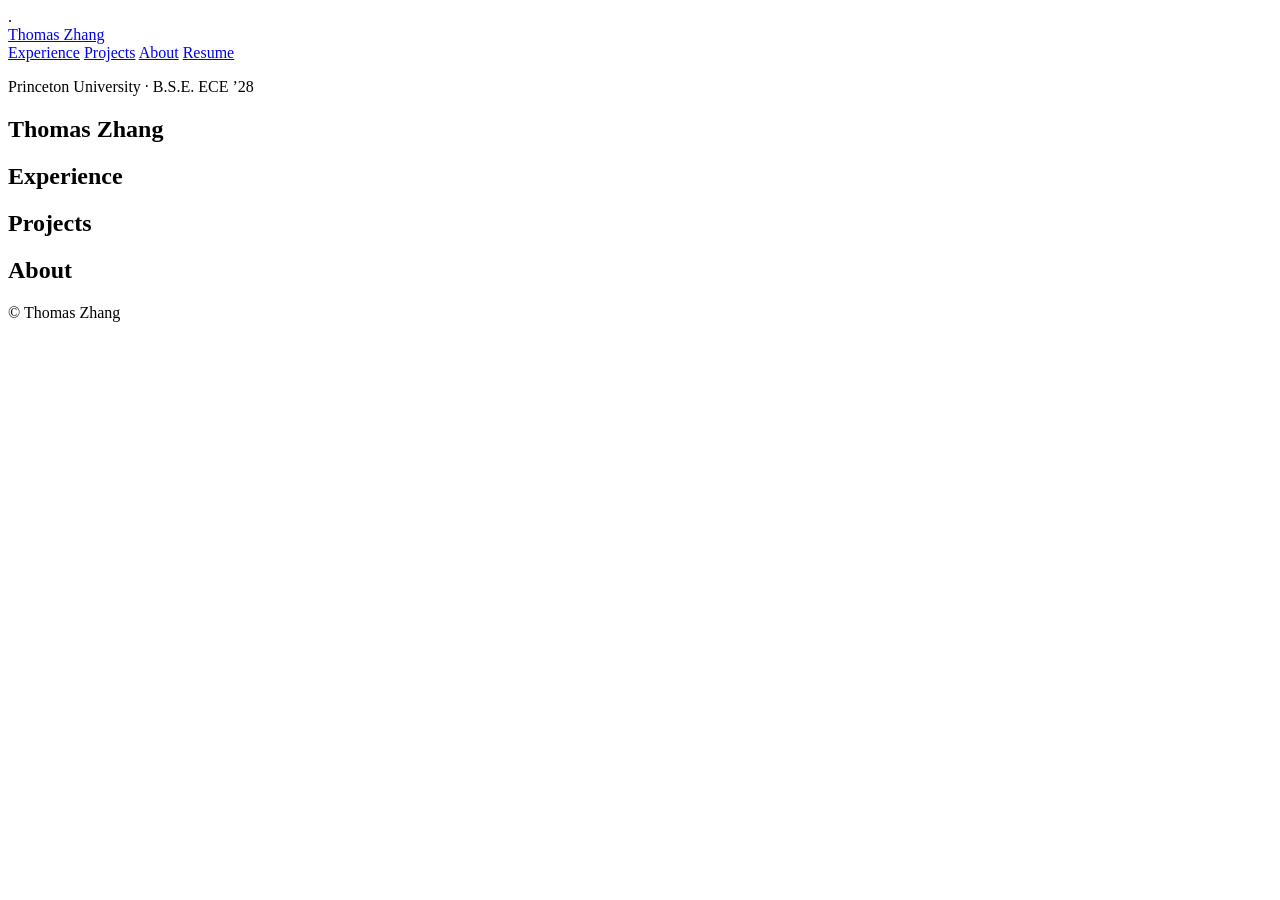
==== index.html @ edbdb610 "Fix DOCTYPE declaration in index.html" ====
.<!DOCTYPE html>
<html lang="en">
  <head>
    <meta charset="utf-8" />
    <meta name="viewport" content="width=device-width, initial-scale=1" />
    <title>Thomas Zhang</title>
    <meta
      name="description"
      content="Thomas Zhang — electrical and computer engineering undergraduate at Princeton University. Computer architecture, hardware design, and the software around them."
    />
    <link rel="stylesheet" href="assets/css/style.css" />
    <link
      rel="icon"
      href="data:image/svg+xml,<svg xmlns='http://www.w3.org/2000/svg' viewBox='0 0 100 100'><text y='.9em' font-size='90' font-family='system-ui'>TZ</text></svg>"
    />
  </head>
  <body>
    <header class="site-header" id="siteHeader">
      <div class="wrap">
        <a class="brand" href="index.html">Thomas Zhang</a>
        <nav class="nav">
          <a href="#experience">Experience</a>
          <a href="#projects">Projects</a>
          <a href="#about" class="hide-sm">About</a>
          <a id="navResume" href="#" target="_blank" rel="noopener">Resume</a>
        </nav>
      </div>
    </header>

    <main>
      <section class="hero">
        <div class="wrap">
          <p class="eyebrow" id="heroEyebrow">Princeton University · B.S.E. ECE ’28</p>
          <h1 id="heroName">Thomas Zhang</h1>
          <p class="lede" id="heroTagline"></p>
          <div class="hero-meta" id="heroMeta"></div>
        </div>
      </section>

      <section class="section" id="experience">
        <div class="wrap">
          <div class="section-head">
            <h2>Experience</h2>
          </div>
          <div class="cards" id="cardsExperience"></div>
        </div>
      </section>

      <section class="section" id="projects">
        <div class="wrap">
          <div class="section-head">
            <h2>Projects</h2>
          </div>
          <div class="cards" id="cardsProjects"></div>
        </div>
      </section>

      <section class="section" id="about">
        <div class="wrap">
          <div class="section-head">
            <h2>About</h2>
          </div>
          <div class="about-grid">
            <aside class="about-side" id="aboutSide"></aside>
            <div class="about-main" id="aboutMain"></div>
          </div>
        </div>
      </section>
    </main>

    <footer class="site-footer">
      <div class="wrap">
        <span id="footerNote">© <span id="year"></span> Thomas Zhang</span>
        <div class="footer-links" id="footerLinks"></div>
      </div>
    </footer>

    <script src="assets/js/data.js"></script>
    <script src="assets/js/common.js"></script>
    <script src="assets/js/main.js"></script>
  </body>
</html>
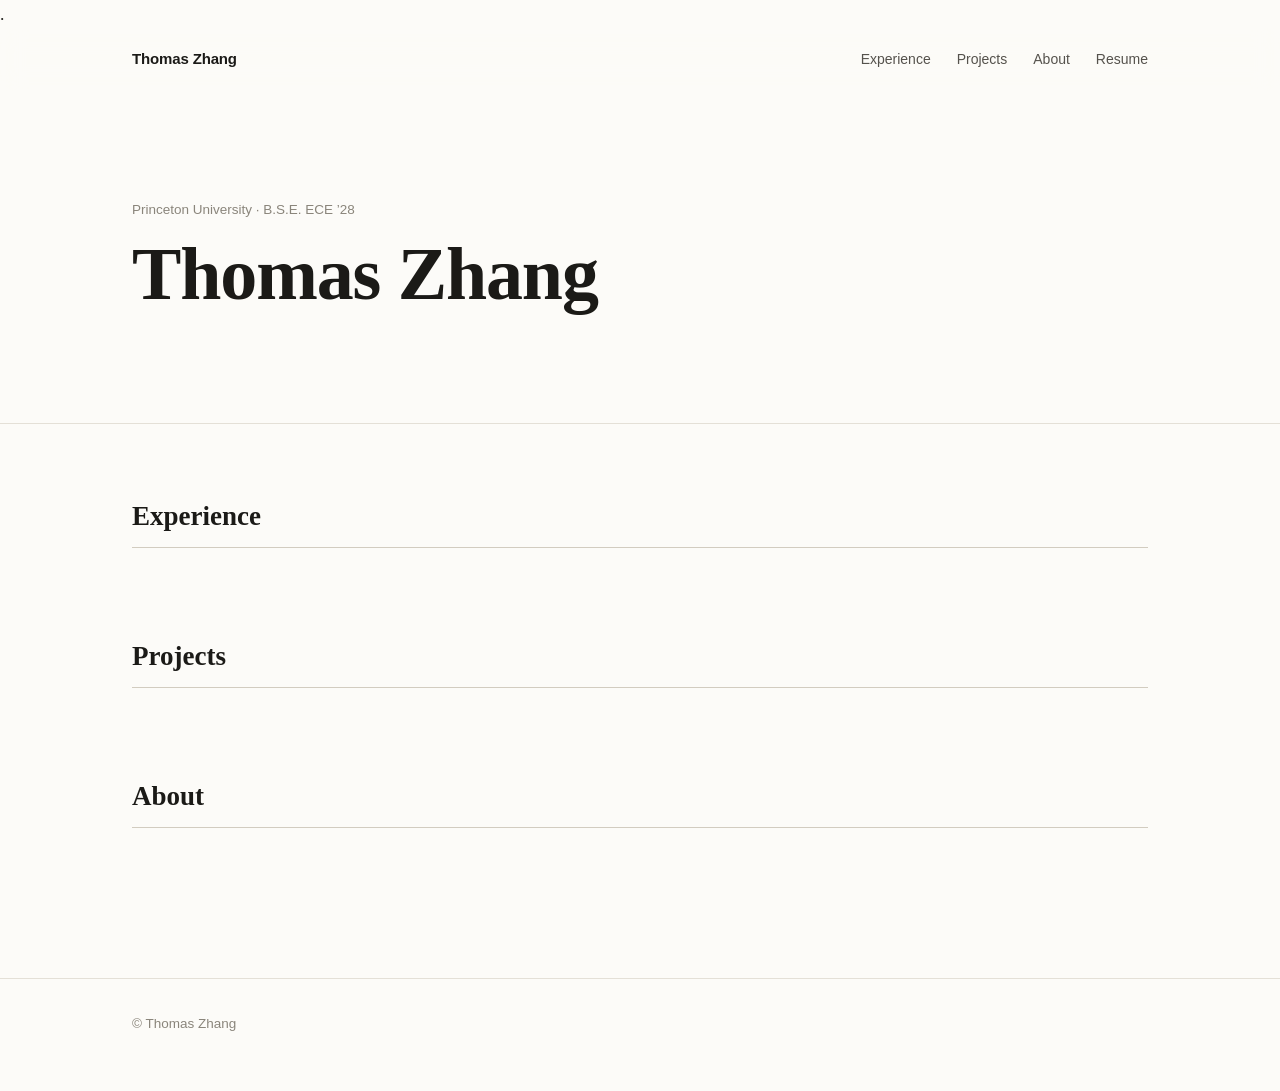
==== commit b3d2df98: "Update stylesheet link in index.html" ====
--- a/index.html
+++ b/index.html
@@ -8,7 +8,7 @@
       name="description"
       content="Thomas Zhang — electrical and computer engineering undergraduate at Princeton University. Computer architecture, hardware design, and the software around them."
     />
-    <link rel="stylesheet" href="assets/css/style.css" />
+    <link rel="stylesheet" href="style.css" />
     <link
       rel="icon"
       href="data:image/svg+xml,<svg xmlns='http://www.w3.org/2000/svg' viewBox='0 0 100 100'><text y='.9em' font-size='90' font-family='system-ui'>TZ</text></svg>"
--- a/style.css
+++ b/style.css
@@ -0,0 +1,992 @@
+/* ============================================================
+   Thomas Zhang — personal site
+   Warm paper white, hairline rules, no gradients.
+
+   Type: a serif for anything you read (prose, titles), the system
+   sans for interface chrome (nav, buttons, tags, dates). The serifs
+   are ones that ship with macOS and Windows, so nothing is fetched.
+   To go back to an all-sans page, set --text to var(--sans).
+   ============================================================ */
+
+:root {
+  --bg: #fcfbf8;
+  --ink: #1b1a17;
+  --ink-soft: #55524c;
+  --ink-faint: #8a857b;
+  --rule: #e4e0d7;
+  --rule-strong: #d2ccc0;
+  --surface: #f4f1ea;
+  --accent: #c25c00;
+
+  --max: 1080px;
+  --pad: 32px;
+
+  --serif: "Iowan Old Style", "Charter", "Palatino Linotype", Palatino,
+    "Book Antiqua", Georgia, serif;
+  --sans: -apple-system, BlinkMacSystemFont, "Segoe UI", "Helvetica Neue",
+    Helvetica, Arial, sans-serif;
+  --mono: ui-monospace, SFMono-Regular, "SF Mono", Menlo, Consolas, monospace;
+  --text: var(--serif);
+
+  --ease: cubic-bezier(0.22, 0.61, 0.36, 1);
+}
+
+* {
+  box-sizing: border-box;
+}
+
+html {
+  scroll-behavior: smooth;
+  -webkit-text-size-adjust: 100%;
+}
+
+/* No -webkit-font-smoothing here on purpose: forcing greyscale
+   antialiasing is what gives a page that thin, uniform, screenshot-y
+   look. The OS default renders closer to print. */
+body {
+  margin: 0;
+  background: var(--bg);
+  color: var(--ink);
+  font-family: var(--text);
+  font-size: 17.5px;
+  line-height: 1.62;
+  text-rendering: optimizeLegibility;
+}
+
+img {
+  max-width: 100%;
+  display: block;
+}
+
+a {
+  color: inherit;
+  text-decoration: none;
+}
+
+h1,
+h2,
+h3,
+h4 {
+  margin: 0;
+  font-family: var(--text);
+  font-weight: 600;
+  line-height: 1.22;
+  text-wrap: balance;
+}
+
+p {
+  margin: 0 0 1em;
+  text-wrap: pretty;
+}
+
+::selection {
+  background: #2b2822;
+  color: var(--bg);
+}
+
+/* Interface chrome — anything you click rather than read — stays in the
+   system sans, which is what those controls look like everywhere else. */
+.nav,
+.brand,
+.pill,
+.tag,
+.btn,
+.more,
+.back,
+.card .date,
+.entry-meta,
+.doc-meta,
+.doc-actions,
+.site-footer .wrap,
+.eyebrow,
+.label,
+.side-block h4,
+.entry-section > h3,
+.entry-nav .np span {
+  font-family: var(--sans);
+}
+
+.wrap {
+  max-width: var(--max);
+  margin: 0 auto;
+  padding: 0 var(--pad);
+}
+
+.eyebrow {
+  font-size: 13.5px;
+  color: var(--ink-faint);
+}
+
+/* ----------------------------- header ----------------------------- */
+
+.site-header {
+  position: sticky;
+  top: 0;
+  z-index: 50;
+  background: rgba(252, 251, 248, 0.9);
+  backdrop-filter: saturate(180%) blur(12px);
+  -webkit-backdrop-filter: saturate(180%) blur(12px);
+  border-bottom: 1px solid transparent;
+  transition: border-color 0.25s var(--ease);
+}
+
+.site-header.is-stuck {
+  border-bottom-color: var(--rule);
+}
+
+.site-header .wrap {
+  display: flex;
+  align-items: center;
+  justify-content: space-between;
+  gap: 24px;
+  height: 62px;
+}
+
+.brand {
+  font-weight: 600;
+  font-size: 15px;
+  letter-spacing: -0.01em;
+  white-space: nowrap;
+}
+
+.nav {
+  display: flex;
+  align-items: center;
+  gap: 26px;
+  font-size: 14px;
+  color: var(--ink-soft);
+}
+
+.nav a {
+  position: relative;
+  padding: 2px 0;
+  transition: color 0.18s var(--ease);
+}
+
+.nav a::after {
+  content: "";
+  position: absolute;
+  left: 0;
+  right: 0;
+  bottom: -2px;
+  height: 1px;
+  background: var(--ink);
+  transform: scaleX(0);
+  transform-origin: left;
+  transition: transform 0.28s var(--ease);
+}
+
+.nav a:hover {
+  color: var(--ink);
+}
+
+.nav a:hover::after {
+  transform: scaleX(1);
+}
+
+@media (max-width: 640px) {
+  .nav a.hide-sm {
+    display: none;
+  }
+  .nav {
+    gap: 18px;
+  }
+}
+
+/* ------------------------------ hero ------------------------------ */
+
+.hero {
+  padding: 108px 0 76px;
+  border-bottom: 1px solid var(--rule);
+}
+
+.hero h1 {
+  font-size: clamp(42px, 7.4vw, 74px);
+  letter-spacing: -0.015em;
+  line-height: 1.06;
+  margin-bottom: 26px;
+}
+
+.hero .lede {
+  max-width: 62ch;
+  font-size: clamp(17px, 2.1vw, 20px);
+  color: var(--ink-soft);
+  line-height: 1.55;
+  margin-bottom: 34px;
+}
+
+.hero-meta {
+  display: flex;
+  flex-wrap: wrap;
+  align-items: center;
+  gap: 10px 14px;
+  font-size: 14px;
+}
+
+.pill {
+  display: inline-flex;
+  align-items: center;
+  gap: 7px;
+  padding: 7px 15px;
+  border: 1px solid var(--rule-strong);
+  border-radius: 999px;
+  color: var(--ink-soft);
+  transition: border-color 0.2s var(--ease), color 0.2s var(--ease),
+    transform 0.2s var(--ease);
+}
+
+a.pill:hover {
+  color: var(--ink);
+  border-color: var(--ink);
+  transform: translateY(-1px);
+}
+
+.pill .arrow {
+  font-size: 12px;
+  color: var(--ink-faint);
+}
+
+a.pill:hover .arrow {
+  color: var(--accent);
+}
+
+/* --------------------------- section head -------------------------- */
+
+.section {
+  padding: 76px 0 8px;
+}
+
+.section-head {
+  display: flex;
+  align-items: baseline;
+  justify-content: space-between;
+  gap: 20px;
+  padding-bottom: 14px;
+  margin-bottom: 8px;
+  border-bottom: 1px solid var(--rule-strong);
+}
+
+.section-head h2 {
+  font-size: 27px;
+  font-weight: 600;
+}
+
+/* ------------------------------ cards ------------------------------ */
+
+.cards {
+  display: flex;
+  flex-direction: column;
+}
+
+.card {
+  display: grid;
+  grid-template-columns: 320px 1fr;
+  gap: 36px;
+  align-items: start;
+  padding: 34px 0;
+  border-bottom: 1px solid var(--rule);
+  transition: opacity 0.6s var(--ease), transform 0.6s var(--ease);
+}
+
+.card .thumb {
+  position: relative;
+  aspect-ratio: 16 / 10;
+  overflow: hidden;
+  border: 1px solid var(--rule);
+  border-radius: 3px;
+  background: var(--surface);
+}
+
+.card .thumb img {
+  width: 100%;
+  height: 100%;
+  object-fit: cover;
+  transition: transform 0.7s var(--ease);
+}
+
+.card:hover .thumb img {
+  transform: scale(1.035);
+}
+
+/* placeholder shown when no image has been added yet */
+.thumb.is-empty {
+  display: flex;
+  align-items: center;
+  justify-content: center;
+  border-style: dashed;
+  border-color: var(--rule-strong);
+}
+
+.thumb.is-empty::after {
+  content: attr(data-initials);
+  font-size: 15px;
+  letter-spacing: 0.06em;
+  color: var(--ink-faint);
+}
+
+.card-body {
+  padding-top: 2px;
+}
+
+.card-top {
+  display: flex;
+  flex-wrap: wrap;
+  align-items: baseline;
+  justify-content: space-between;
+  gap: 6px 18px;
+  margin-bottom: 10px;
+}
+
+.card h3 {
+  font-size: 23px;
+  letter-spacing: -0.005em;
+}
+
+.card .date {
+  font-size: 13px;
+  color: var(--ink-faint);
+  white-space: nowrap;
+}
+
+.card .org {
+  font-size: 15px;
+  color: var(--ink-soft);
+  margin-bottom: 12px;
+}
+
+.card .org .role {
+  color: var(--ink);
+}
+
+.card .blurb {
+  color: var(--ink-soft);
+  font-size: 16.5px;
+  max-width: 60ch;
+  margin-bottom: 16px;
+}
+
+.tags {
+  display: flex;
+  flex-wrap: wrap;
+  gap: 7px;
+  margin-bottom: 16px;
+}
+
+.tag {
+  font-size: 12.5px;
+  color: var(--ink-soft);
+  background: var(--surface);
+  border: 1px solid var(--rule);
+  border-radius: 3px;
+  padding: 3px 9px;
+}
+
+.more {
+  display: inline-flex;
+  align-items: center;
+  gap: 8px;
+  font-size: 14px;
+  font-weight: 500;
+  color: var(--ink);
+}
+
+.more::after {
+  content: "→";
+  transition: transform 0.28s var(--ease);
+  color: var(--accent);
+}
+
+.card:hover .more::after {
+  transform: translateX(5px);
+}
+
+.card-foot {
+  display: flex;
+  align-items: center;
+  justify-content: space-between;
+  gap: 18px;
+}
+
+@media (max-width: 820px) {
+  .card {
+    grid-template-columns: 1fr;
+    gap: 20px;
+    padding: 30px 0;
+  }
+  .card .thumb {
+    max-width: 420px;
+  }
+}
+
+/* --------------------------- reveal on scroll --------------------- */
+
+.reveal {
+  opacity: 0;
+  transform: translateY(18px);
+}
+
+.reveal.in {
+  opacity: 1;
+  transform: none;
+}
+
+@media (prefers-reduced-motion: reduce) {
+  html {
+    scroll-behavior: auto;
+  }
+  .reveal {
+    opacity: 1;
+    transform: none;
+  }
+  * {
+    transition-duration: 0.01ms !important;
+  }
+}
+
+/* ------------------------------ about ------------------------------ */
+
+.about-grid {
+  display: grid;
+  grid-template-columns: 320px 1fr;
+  gap: 36px;
+  padding: 34px 0 10px;
+}
+
+.about-grid p {
+  color: var(--ink-soft);
+  max-width: 68ch;
+}
+
+.about-side .label {
+  font-size: 13px;
+  color: var(--ink-faint);
+  margin-bottom: 6px;
+}
+
+.about-side .val {
+  font-size: 15px;
+  margin-bottom: 22px;
+}
+
+.skill-block {
+  padding: 18px 0;
+  border-top: 1px solid var(--rule);
+}
+
+.skill-block h4 {
+  font-size: 14px;
+  margin-bottom: 6px;
+}
+
+.skill-block p {
+  color: var(--ink-soft);
+  font-size: 16px;
+  margin: 0;
+}
+
+@media (max-width: 820px) {
+  .about-grid {
+    grid-template-columns: 1fr;
+    gap: 24px;
+  }
+}
+
+/* ------------------------------ footer ----------------------------- */
+
+.site-footer {
+  margin-top: 90px;
+  border-top: 1px solid var(--rule);
+  padding: 34px 0 56px;
+}
+
+.site-footer .wrap {
+  display: flex;
+  flex-wrap: wrap;
+  gap: 14px 26px;
+  justify-content: space-between;
+  align-items: center;
+  font-size: 13.5px;
+  color: var(--ink-faint);
+}
+
+.site-footer a {
+  color: var(--ink-soft);
+  transition: color 0.18s var(--ease);
+}
+
+.site-footer a:hover {
+  color: var(--ink);
+}
+
+.footer-links {
+  display: flex;
+  gap: 22px;
+}
+
+/* --------------------------- entry (detail) ------------------------ */
+
+.entry-head {
+  padding: 68px 0 40px;
+}
+
+.back {
+  display: inline-flex;
+  align-items: center;
+  gap: 8px;
+  font-size: 14px;
+  color: var(--ink-soft);
+  margin-bottom: 44px;
+  transition: color 0.18s var(--ease);
+}
+
+.back::before {
+  content: "←";
+  transition: transform 0.28s var(--ease);
+}
+
+.back:hover {
+  color: var(--ink);
+}
+
+.back:hover::before {
+  transform: translateX(-4px);
+}
+
+.entry-head h1 {
+  font-size: clamp(31px, 4.8vw, 48px);
+  letter-spacing: -0.012em;
+  line-height: 1.12;
+  margin: 12px 0 18px;
+  /* Wide enough that a hyphenated name like RISC-V doesn't get split
+     across lines at its own hyphen. */
+  max-width: 28ch;
+}
+
+.entry-meta {
+  display: flex;
+  flex-wrap: wrap;
+  align-items: center;
+  gap: 8px 14px;
+  font-size: 15px;
+  color: var(--ink-soft);
+  padding-bottom: 30px;
+  border-bottom: 1px solid var(--rule-strong);
+}
+
+.entry-meta .sep {
+  color: var(--rule-strong);
+}
+
+.entry-meta .when {
+  font-size: 14px;
+  color: var(--ink-faint);
+}
+
+.entry-hero {
+  margin: 40px 0 8px;
+  padding: 0;
+  border: 1px solid var(--rule);
+  border-radius: 3px;
+  overflow: hidden;
+}
+
+.entry-hero img {
+  width: 100%;
+  max-height: 560px;
+  object-fit: cover;
+}
+
+/* Diagrams lose their meaning when the edges are cropped off, so an entry
+   can ask for the whole image: no height cap, natural aspect ratio. */
+.entry-hero.is-contain {
+  background: var(--surface);
+}
+
+.entry-hero.is-contain img {
+  max-height: none;
+  object-fit: contain;
+}
+
+/* The card frame stays 16:10 for a consistent feed; the image letterboxes
+   inside it rather than being cut down to fit. */
+.card .thumb.is-contain img {
+  object-fit: contain;
+}
+
+.entry-body {
+  display: grid;
+  grid-template-columns: 1fr 260px;
+  gap: 56px;
+  padding: 46px 0 20px;
+  align-items: start;
+}
+
+.entry-lede p {
+  font-size: 19.5px;
+  line-height: 1.58;
+  color: var(--ink);
+  max-width: 68ch;
+}
+
+.entry-section {
+  padding-top: 34px;
+  margin-top: 34px;
+  border-top: 1px solid var(--rule);
+}
+
+.entry-section h3 {
+  font-size: 14px;
+  font-weight: 600;
+  color: var(--ink-faint);
+  margin-bottom: 16px;
+}
+
+.entry-section ul {
+  margin: 0;
+  padding: 0;
+  list-style: none;
+  max-width: 68ch;
+}
+
+.entry-section li {
+  position: relative;
+  padding-left: 22px;
+  margin-bottom: 13px;
+  color: var(--ink-soft);
+}
+
+.entry-section li::before {
+  content: "";
+  position: absolute;
+  left: 0;
+  top: 0.72em;
+  width: 9px;
+  height: 1px;
+  background: var(--accent);
+}
+
+.entry-side .side-block {
+  padding-bottom: 22px;
+  margin-bottom: 22px;
+  border-bottom: 1px solid var(--rule);
+}
+
+.entry-side .side-block:last-child {
+  border-bottom: 0;
+}
+
+.entry-side h4 {
+  font-size: 13px;
+  font-weight: 600;
+  color: var(--ink-faint);
+  margin-bottom: 12px;
+}
+
+.entry-side a.side-link {
+  display: block;
+  font-size: 15.5px;
+  color: var(--ink);
+  word-break: break-word;
+  margin-bottom: 8px;
+  border-bottom: 1px solid var(--rule-strong);
+  padding-bottom: 8px;
+  transition: border-color 0.2s var(--ease);
+}
+
+.entry-side a.side-link:hover {
+  border-color: var(--accent);
+}
+
+/* ------------------------- paper / report card --------------------- */
+
+/* Header card and inline viewer read as a single bordered object. */
+.doc-wrap {
+  border: 1px solid var(--rule);
+  border-radius: 4px;
+  overflow: hidden;
+}
+
+.doc-card {
+  display: flex;
+  gap: 28px;
+  align-items: flex-start;
+  padding: 26px;
+}
+
+.doc-info {
+  flex: 1;
+  min-width: 0;
+}
+
+/* The live viewer below already shows page one, so the cover only earns
+   its place on small screens, where the viewer is hidden. */
+.doc-cover {
+  display: none;
+  flex: none;
+  width: 172px;
+  border: 1px solid var(--rule);
+  border-radius: 2px;
+  overflow: hidden;
+  transition: border-color 0.25s var(--ease), transform 0.3s var(--ease);
+}
+
+.doc-cover:hover {
+  border-color: var(--rule-strong);
+  transform: translateY(-2px);
+}
+
+.doc-cover img {
+  width: 100%;
+  display: block;
+}
+
+.doc-meta {
+  display: flex;
+  flex-wrap: wrap;
+  align-items: center;
+  gap: 7px;
+  font-size: 13px;
+  color: var(--ink-faint);
+  margin-bottom: 11px;
+}
+
+.doc-meta .sep {
+  color: var(--rule-strong);
+}
+
+.doc-title {
+  font-size: 20px;
+  line-height: 1.3;
+  letter-spacing: -0.005em;
+  margin-bottom: 10px;
+}
+
+.doc-title a {
+  background-image: linear-gradient(var(--ink), var(--ink));
+  background-repeat: no-repeat;
+  background-size: 0% 1px;
+  background-position: 0 100%;
+  transition: background-size 0.35s var(--ease);
+}
+
+.doc-title a:hover {
+  background-size: 100% 1px;
+}
+
+.doc-authors {
+  font-size: 15.5px;
+  color: var(--ink);
+  margin-bottom: 2px;
+}
+
+.doc-venue {
+  font-size: 14.5px;
+  color: var(--ink-faint);
+  margin-bottom: 14px;
+}
+
+.doc-summary {
+  font-size: 15.5px;
+  line-height: 1.6;
+  color: var(--ink-soft);
+  margin-bottom: 20px;
+}
+
+.doc-actions {
+  display: flex;
+  flex-wrap: wrap;
+  gap: 10px;
+}
+
+.btn {
+  display: inline-flex;
+  align-items: center;
+  gap: 8px;
+  padding: 9px 17px;
+  border-radius: 999px;
+  border: 1px solid var(--ink);
+  background: var(--ink);
+  color: #fff;
+  font-family: inherit;
+  font-size: 13.5px;
+  line-height: 1.2;
+  cursor: pointer;
+  transition: transform 0.2s var(--ease), border-color 0.2s var(--ease),
+    background-color 0.2s var(--ease), color 0.2s var(--ease);
+}
+
+.btn:hover {
+  transform: translateY(-1px);
+}
+
+.btn .arrow {
+  font-size: 12px;
+  color: rgba(255, 255, 255, 0.72);
+}
+
+.btn-ghost {
+  background: transparent;
+  color: var(--ink);
+  border-color: var(--rule-strong);
+}
+
+.btn-ghost:hover {
+  border-color: var(--ink);
+}
+
+.doc-preview {
+  border-top: 1px solid var(--rule);
+  background: var(--surface);
+}
+
+.doc-preview iframe {
+  display: block;
+  width: 100%;
+  height: clamp(560px, 82vh, 900px);
+  border: 0;
+}
+
+@media (max-width: 700px) {
+  .doc-card {
+    flex-direction: column;
+    gap: 20px;
+    padding: 22px;
+  }
+  /* Embedded PDF viewers are unreliable on phones: show the cover and
+     let the buttons hand the file to the OS viewer instead. */
+  .doc-cover {
+    display: block;
+  }
+  .doc-preview {
+    display: none;
+  }
+}
+
+/* Stacked figures: image, caption, then room for prose before the next one. */
+.entry-figures .fig-block + .fig-block {
+  margin-top: 52px;
+}
+
+.entry-figures .fig {
+  margin: 4px 0 0;
+}
+
+/* Sized by height so portraits and wide diagrams sit at a similar weight
+   on the page; the border hugs the image rather than the column. */
+.entry-figures .fig img {
+  max-width: 100%;
+  max-height: 520px;
+  width: auto;
+  border: 1px solid var(--rule);
+  border-radius: 3px;
+}
+
+/* Video gets the full column — a screen recording is unreadable when it is
+   scaled down to match the height cap that suits stills. */
+.entry-figures .fig video {
+  display: block;
+  width: 100%;
+  height: auto;
+  border: 1px solid var(--rule);
+  border-radius: 3px;
+  background: var(--surface);
+}
+
+.entry-figures .fig figcaption {
+  font-size: 14px;
+  line-height: 1.5;
+  color: var(--ink-faint);
+  margin-top: 10px;
+  max-width: 62ch;
+}
+
+/* `tall: true` raises the height cap for a page-shaped diagram, which is
+   unreadable when it is squeezed into the height that suits a photo. */
+.entry-figures .fig.is-tall img {
+  max-height: 880px;
+}
+
+/* `wide: true` lets a dense diagram or screen recording spill across the
+   sidebar gutter (260px column + 56px gap) instead of squeezing into the
+   text measure. Collapses back to the column once the layout stacks. */
+@media (min-width: 901px) {
+  .entry-figures .fig.is-wide {
+    width: calc(100% + 316px);
+    max-width: none;
+  }
+  .entry-figures .fig.is-wide img {
+    max-height: none;
+  }
+}
+
+.entry-figures .fig-text {
+  margin-top: 20px;
+}
+
+.entry-figures .fig-text p {
+  color: var(--ink-soft);
+  max-width: 68ch;
+}
+
+.entry-figures .fig-text p + p {
+  margin-top: 13px;
+}
+
+.gallery {
+  display: grid;
+  grid-template-columns: repeat(auto-fit, minmax(280px, 1fr));
+  gap: 20px;
+  padding: 20px 0 10px;
+}
+
+.gallery figure {
+  margin: 0;
+}
+
+.gallery img {
+  width: 100%;
+  border: 1px solid var(--rule);
+  border-radius: 3px;
+}
+
+.gallery figcaption {
+  font-size: 14px;
+  color: var(--ink-faint);
+  margin-top: 8px;
+}
+
+.entry-nav {
+  display: flex;
+  justify-content: space-between;
+  gap: 20px;
+  padding: 34px 0 0;
+  border-top: 1px solid var(--rule);
+  font-size: 15px;
+}
+
+.entry-nav .np {
+  color: var(--ink-soft);
+  max-width: 46%;
+  transition: color 0.18s var(--ease);
+}
+
+.entry-nav .np:hover {
+  color: var(--ink);
+}
+
+.entry-nav .np span {
+  display: block;
+  font-size: 13px;
+  color: var(--ink-faint);
+  margin-bottom: 4px;
+}
+
+@media (max-width: 900px) {
+  .entry-body {
+    grid-template-columns: 1fr;
+    gap: 34px;
+  }
+  .entry-side {
+    order: 2;
+  }
+}
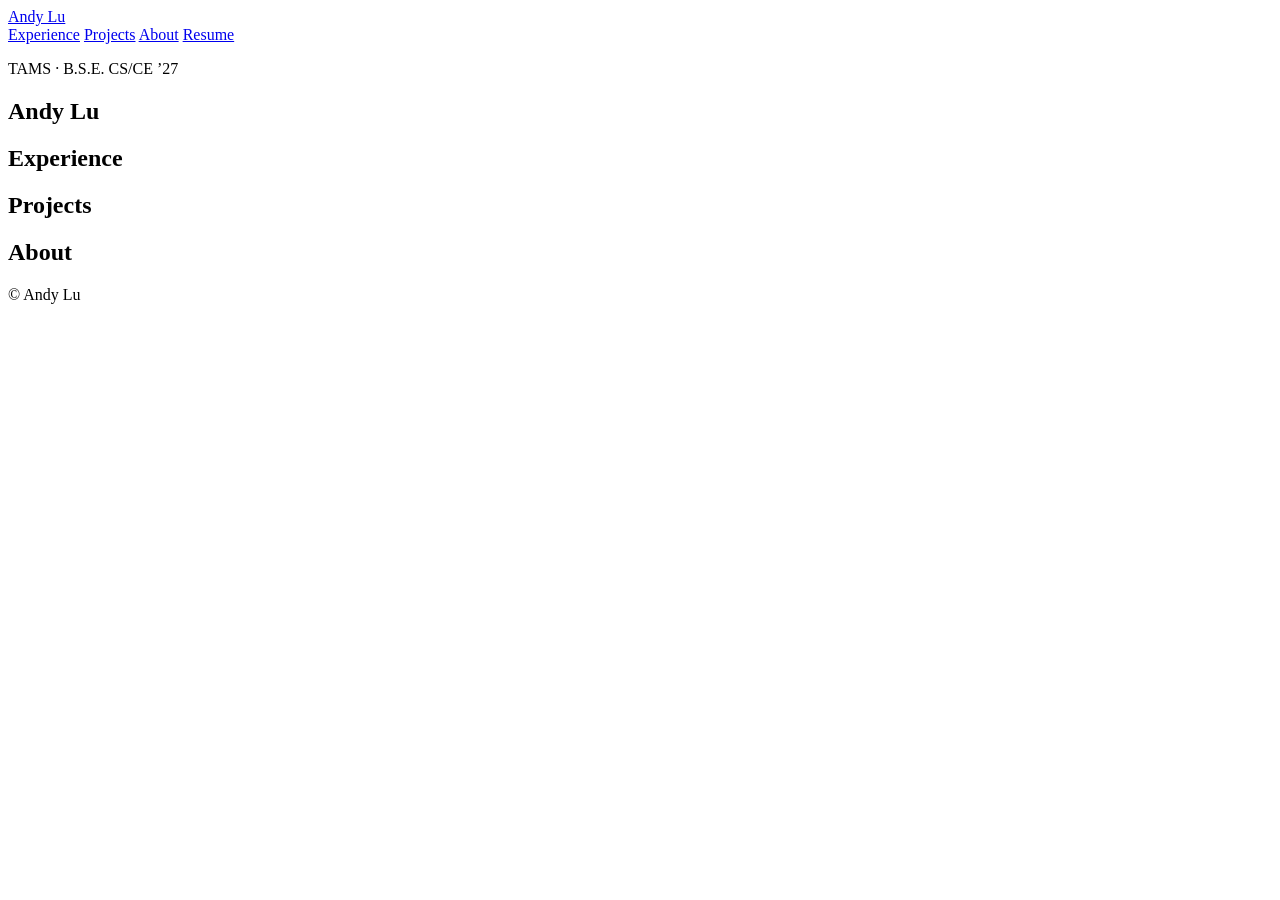
==== commit 375a2915: "Add files via upload" ====
--- a/index.html
+++ b/index.html
@@ -1,23 +1,23 @@
-.<!DOCTYPE html>
+<!DOCTYPE html>
 <html lang="en">
   <head>
     <meta charset="utf-8" />
     <meta name="viewport" content="width=device-width, initial-scale=1" />
-    <title>Thomas Zhang</title>
+    <title>Andy Lu</title>
     <meta
       name="description"
-      content="Thomas Zhang — electrical and computer engineering undergraduate at Princeton University. Computer architecture, hardware design, and the software around them."
+      content="Andy Lu — electrical and computer engineering undergraduate at TAMS. Computer architecture, hardware design, and the software around them."
     />
-    <link rel="stylesheet" href="style.css" />
+    <link rel="stylesheet" href="assets/css/style.css" />
     <link
       rel="icon"
-      href="data:image/svg+xml,<svg xmlns='http://www.w3.org/2000/svg' viewBox='0 0 100 100'><text y='.9em' font-size='90' font-family='system-ui'>TZ</text></svg>"
+      href="data:image/svg+xml,<svg xmlns='http://www.w3.org/2000/svg' viewBox='0 0 100 100'><text y='.9em' font-size='90' font-family='system-ui'>AL</text></svg>"
     />
   </head>
   <body>
     <header class="site-header" id="siteHeader">
       <div class="wrap">
-        <a class="brand" href="index.html">Thomas Zhang</a>
+        <a class="brand" href="index.html">Andy Lu</a>
         <nav class="nav">
           <a href="#experience">Experience</a>
           <a href="#projects">Projects</a>
@@ -30,8 +30,8 @@
     <main>
       <section class="hero">
         <div class="wrap">
-          <p class="eyebrow" id="heroEyebrow">Princeton University · B.S.E. ECE ’28</p>
-          <h1 id="heroName">Thomas Zhang</h1>
+          <p class="eyebrow" id="heroEyebrow">TAMS · B.S.E. CS/CE ’27</p>
+          <h1 id="heroName">Andy Lu</h1>
           <p class="lede" id="heroTagline"></p>
           <div class="hero-meta" id="heroMeta"></div>
         </div>
@@ -70,7 +70,7 @@
 
     <footer class="site-footer">
       <div class="wrap">
-        <span id="footerNote">© <span id="year"></span> Thomas Zhang</span>
+        <span id="footerNote">© <span id="year"></span>Andy Lu</span>
         <div class="footer-links" id="footerLinks"></div>
       </div>
     </footer>
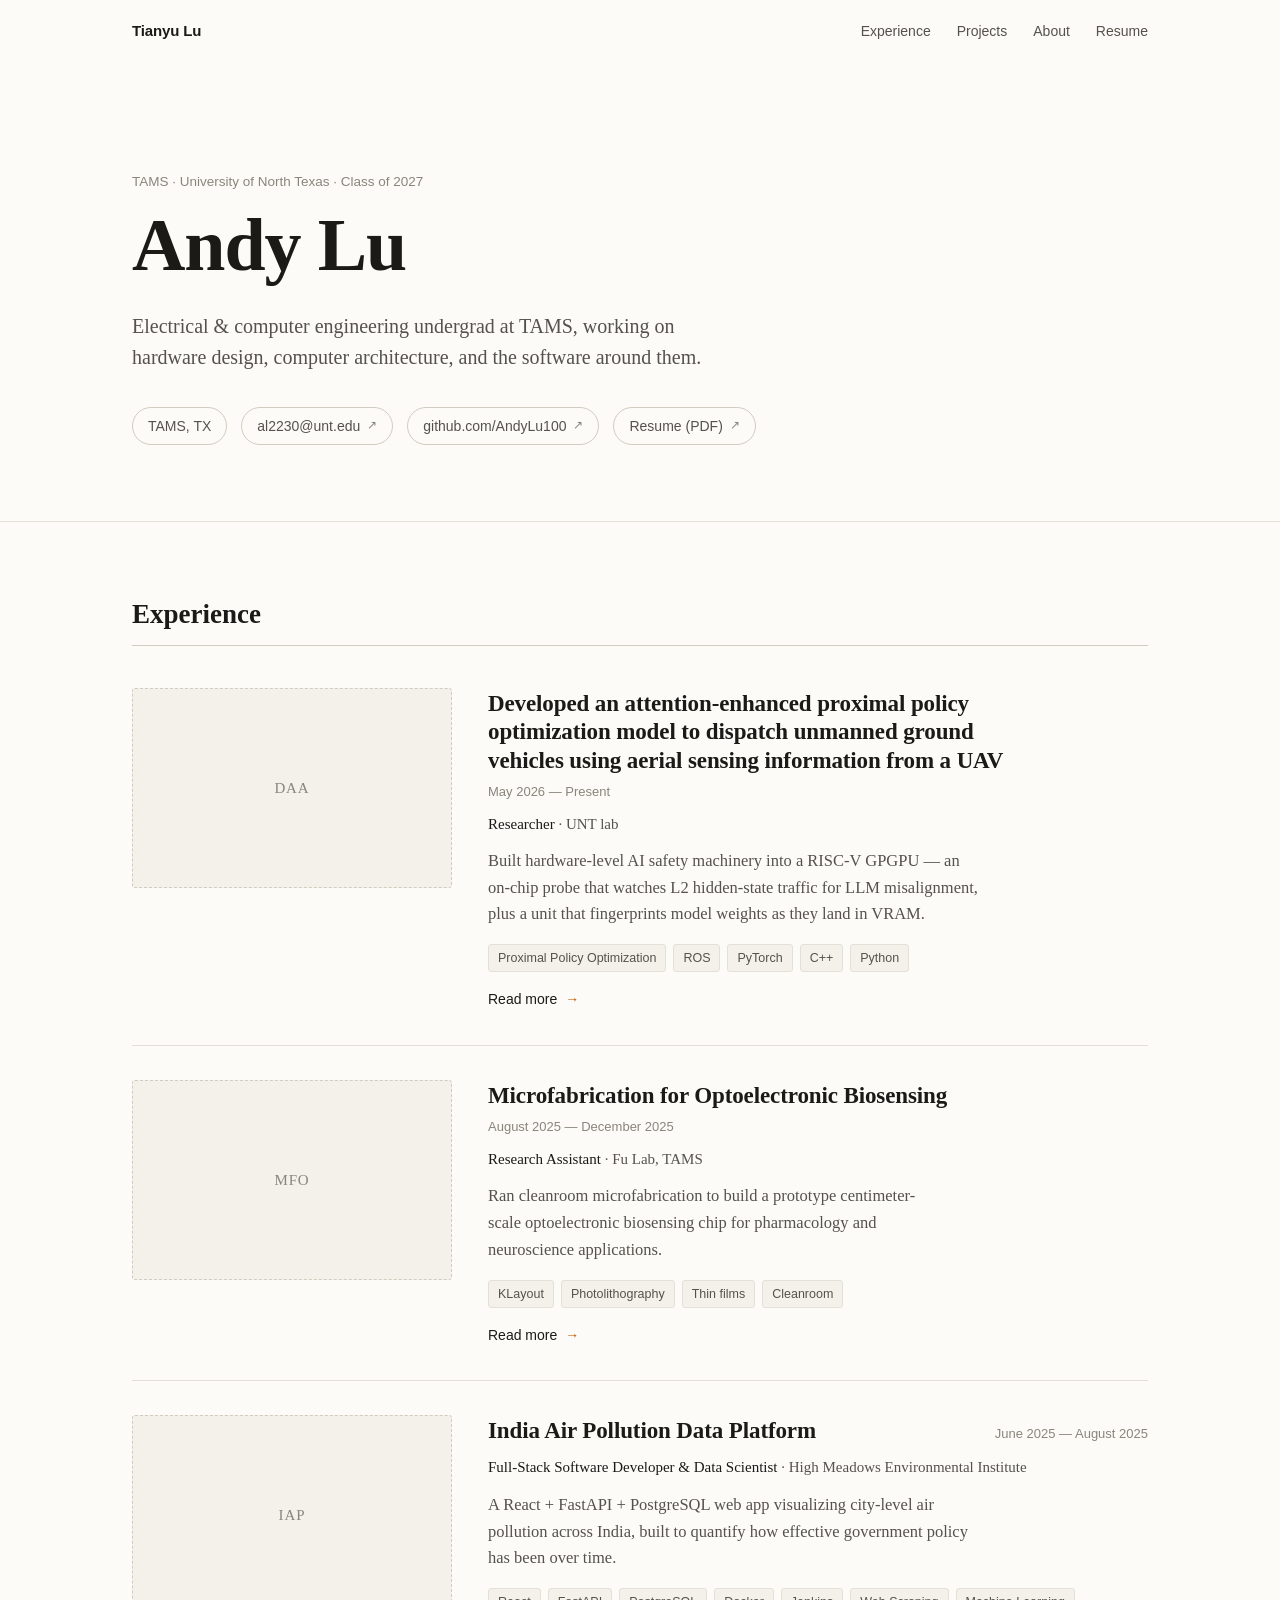
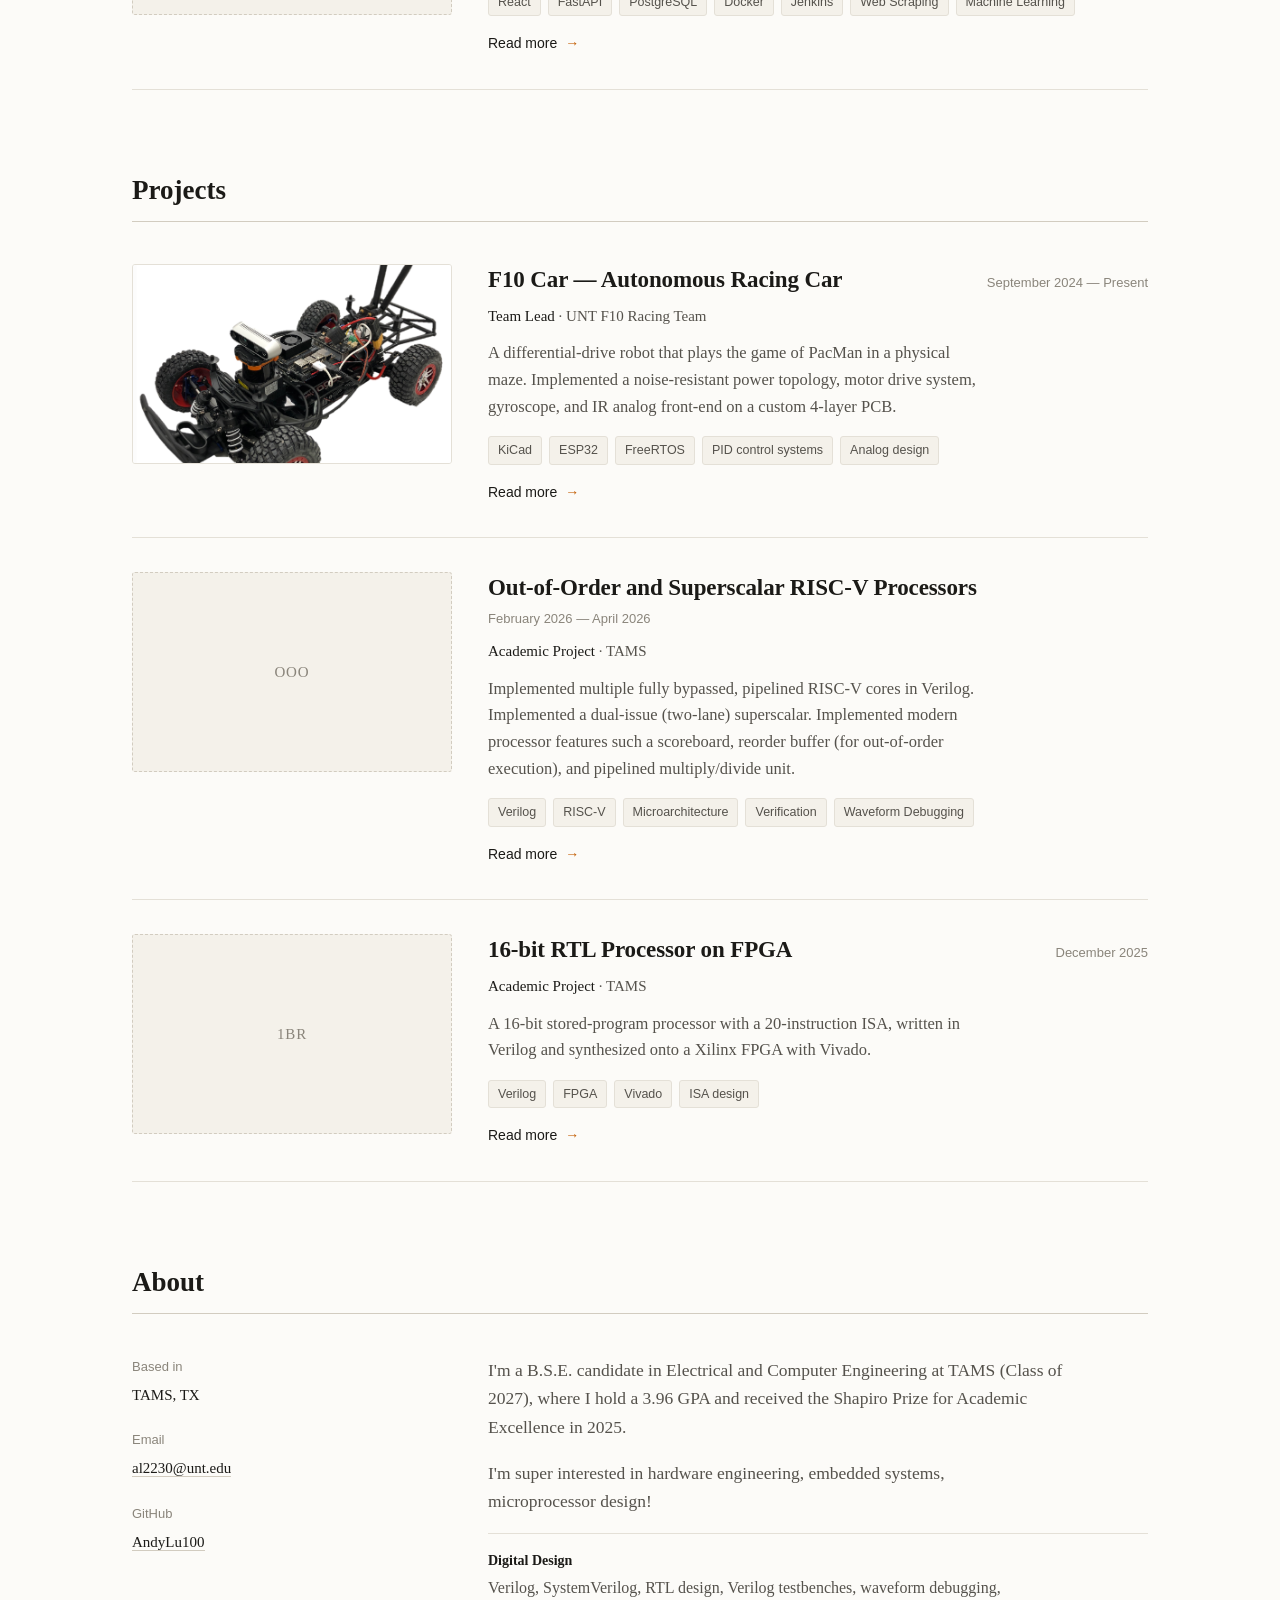
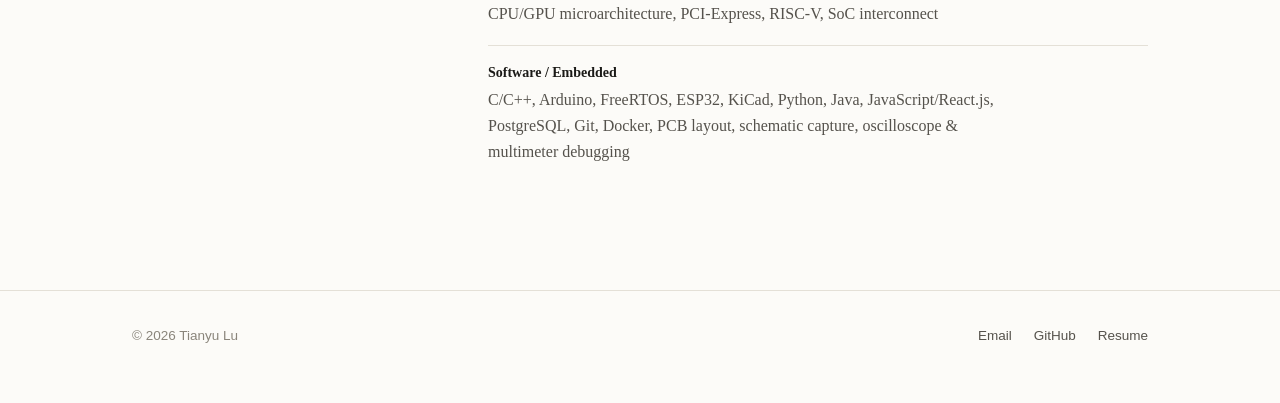
==== commit fa4f6cc2: "Add files via upload" ====
--- a/index.html
+++ b/index.html
@@ -3,21 +3,21 @@
   <head>
     <meta charset="utf-8" />
     <meta name="viewport" content="width=device-width, initial-scale=1" />
-    <title>Andy Lu</title>
+    <title>Tianyu Lu</title>
     <meta
       name="description"
-      content="Andy Lu — electrical and computer engineering undergraduate at TAMS. Computer architecture, hardware design, and the software around them."
+      content="Tianyu Lu — student at the Texas Academy of Mathematics and Science, University of North Texas. Research in multi-robot dispatching and autonomous-driving perception, plus drone hardware and aerodynamics."
     />
     <link rel="stylesheet" href="assets/css/style.css" />
     <link
       rel="icon"
-      href="data:image/svg+xml,<svg xmlns='http://www.w3.org/2000/svg' viewBox='0 0 100 100'><text y='.9em' font-size='90' font-family='system-ui'>AL</text></svg>"
+      href="data:image/svg+xml,<svg xmlns='http://www.w3.org/2000/svg' viewBox='0 0 100 100'><text y='.9em' font-size='90' font-family='system-ui'>TL</text></svg>"
     />
   </head>
   <body>
     <header class="site-header" id="siteHeader">
       <div class="wrap">
-        <a class="brand" href="index.html">Andy Lu</a>
+        <a class="brand" href="index.html">Tianyu Lu</a>
         <nav class="nav">
           <a href="#experience">Experience</a>
           <a href="#projects">Projects</a>
@@ -30,8 +30,8 @@
     <main>
       <section class="hero">
         <div class="wrap">
-          <p class="eyebrow" id="heroEyebrow">TAMS · B.S.E. CS/CE ’27</p>
-          <h1 id="heroName">Andy Lu</h1>
+          <p class="eyebrow" id="heroEyebrow">TAMS · University of North Texas · Class of 2027</p>
+          <h1 id="heroName">Tianyu Lu</h1>
           <p class="lede" id="heroTagline"></p>
           <div class="hero-meta" id="heroMeta"></div>
         </div>
@@ -70,7 +70,7 @@
 
     <footer class="site-footer">
       <div class="wrap">
-        <span id="footerNote">© <span id="year"></span>Andy Lu</span>
+        <span id="footerNote">© <span id="year"></span> <span id="footerName">Tianyu Lu</span></span>
         <div class="footer-links" id="footerLinks"></div>
       </div>
     </footer>
--- a/assets/css/style.css
+++ b/assets/css/style.css
@@ -0,0 +1,992 @@
+/* ============================================================
+   Thomas Zhang — personal site
+   Warm paper white, hairline rules, no gradients.
+
+   Type: a serif for anything you read (prose, titles), the system
+   sans for interface chrome (nav, buttons, tags, dates). The serifs
+   are ones that ship with macOS and Windows, so nothing is fetched.
+   To go back to an all-sans page, set --text to var(--sans).
+   ============================================================ */
+
+:root {
+  --bg: #fcfbf8;
+  --ink: #1b1a17;
+  --ink-soft: #55524c;
+  --ink-faint: #8a857b;
+  --rule: #e4e0d7;
+  --rule-strong: #d2ccc0;
+  --surface: #f4f1ea;
+  --accent: #c25c00;
+
+  --max: 1080px;
+  --pad: 32px;
+
+  --serif: "Iowan Old Style", "Charter", "Palatino Linotype", Palatino,
+    "Book Antiqua", Georgia, serif;
+  --sans: -apple-system, BlinkMacSystemFont, "Segoe UI", "Helvetica Neue",
+    Helvetica, Arial, sans-serif;
+  --mono: ui-monospace, SFMono-Regular, "SF Mono", Menlo, Consolas, monospace;
+  --text: var(--serif);
+
+  --ease: cubic-bezier(0.22, 0.61, 0.36, 1);
+}
+
+* {
+  box-sizing: border-box;
+}
+
+html {
+  scroll-behavior: smooth;
+  -webkit-text-size-adjust: 100%;
+}
+
+/* No -webkit-font-smoothing here on purpose: forcing greyscale
+   antialiasing is what gives a page that thin, uniform, screenshot-y
+   look. The OS default renders closer to print. */
+body {
+  margin: 0;
+  background: var(--bg);
+  color: var(--ink);
+  font-family: var(--text);
+  font-size: 17.5px;
+  line-height: 1.62;
+  text-rendering: optimizeLegibility;
+}
+
+img {
+  max-width: 100%;
+  display: block;
+}
+
+a {
+  color: inherit;
+  text-decoration: none;
+}
+
+h1,
+h2,
+h3,
+h4 {
+  margin: 0;
+  font-family: var(--text);
+  font-weight: 600;
+  line-height: 1.22;
+  text-wrap: balance;
+}
+
+p {
+  margin: 0 0 1em;
+  text-wrap: pretty;
+}
+
+::selection {
+  background: #2b2822;
+  color: var(--bg);
+}
+
+/* Interface chrome — anything you click rather than read — stays in the
+   system sans, which is what those controls look like everywhere else. */
+.nav,
+.brand,
+.pill,
+.tag,
+.btn,
+.more,
+.back,
+.card .date,
+.entry-meta,
+.doc-meta,
+.doc-actions,
+.site-footer .wrap,
+.eyebrow,
+.label,
+.side-block h4,
+.entry-section > h3,
+.entry-nav .np span {
+  font-family: var(--sans);
+}
+
+.wrap {
+  max-width: var(--max);
+  margin: 0 auto;
+  padding: 0 var(--pad);
+}
+
+.eyebrow {
+  font-size: 13.5px;
+  color: var(--ink-faint);
+}
+
+/* ----------------------------- header ----------------------------- */
+
+.site-header {
+  position: sticky;
+  top: 0;
+  z-index: 50;
+  background: rgba(252, 251, 248, 0.9);
+  backdrop-filter: saturate(180%) blur(12px);
+  -webkit-backdrop-filter: saturate(180%) blur(12px);
+  border-bottom: 1px solid transparent;
+  transition: border-color 0.25s var(--ease);
+}
+
+.site-header.is-stuck {
+  border-bottom-color: var(--rule);
+}
+
+.site-header .wrap {
+  display: flex;
+  align-items: center;
+  justify-content: space-between;
+  gap: 24px;
+  height: 62px;
+}
+
+.brand {
+  font-weight: 600;
+  font-size: 15px;
+  letter-spacing: -0.01em;
+  white-space: nowrap;
+}
+
+.nav {
+  display: flex;
+  align-items: center;
+  gap: 26px;
+  font-size: 14px;
+  color: var(--ink-soft);
+}
+
+.nav a {
+  position: relative;
+  padding: 2px 0;
+  transition: color 0.18s var(--ease);
+}
+
+.nav a::after {
+  content: "";
+  position: absolute;
+  left: 0;
+  right: 0;
+  bottom: -2px;
+  height: 1px;
+  background: var(--ink);
+  transform: scaleX(0);
+  transform-origin: left;
+  transition: transform 0.28s var(--ease);
+}
+
+.nav a:hover {
+  color: var(--ink);
+}
+
+.nav a:hover::after {
+  transform: scaleX(1);
+}
+
+@media (max-width: 640px) {
+  .nav a.hide-sm {
+    display: none;
+  }
+  .nav {
+    gap: 18px;
+  }
+}
+
+/* ------------------------------ hero ------------------------------ */
+
+.hero {
+  padding: 108px 0 76px;
+  border-bottom: 1px solid var(--rule);
+}
+
+.hero h1 {
+  font-size: clamp(42px, 7.4vw, 74px);
+  letter-spacing: -0.015em;
+  line-height: 1.06;
+  margin-bottom: 26px;
+}
+
+.hero .lede {
+  max-width: 62ch;
+  font-size: clamp(17px, 2.1vw, 20px);
+  color: var(--ink-soft);
+  line-height: 1.55;
+  margin-bottom: 34px;
+}
+
+.hero-meta {
+  display: flex;
+  flex-wrap: wrap;
+  align-items: center;
+  gap: 10px 14px;
+  font-size: 14px;
+}
+
+.pill {
+  display: inline-flex;
+  align-items: center;
+  gap: 7px;
+  padding: 7px 15px;
+  border: 1px solid var(--rule-strong);
+  border-radius: 999px;
+  color: var(--ink-soft);
+  transition: border-color 0.2s var(--ease), color 0.2s var(--ease),
+    transform 0.2s var(--ease);
+}
+
+a.pill:hover {
+  color: var(--ink);
+  border-color: var(--ink);
+  transform: translateY(-1px);
+}
+
+.pill .arrow {
+  font-size: 12px;
+  color: var(--ink-faint);
+}
+
+a.pill:hover .arrow {
+  color: var(--accent);
+}
+
+/* --------------------------- section head -------------------------- */
+
+.section {
+  padding: 76px 0 8px;
+}
+
+.section-head {
+  display: flex;
+  align-items: baseline;
+  justify-content: space-between;
+  gap: 20px;
+  padding-bottom: 14px;
+  margin-bottom: 8px;
+  border-bottom: 1px solid var(--rule-strong);
+}
+
+.section-head h2 {
+  font-size: 27px;
+  font-weight: 600;
+}
+
+/* ------------------------------ cards ------------------------------ */
+
+.cards {
+  display: flex;
+  flex-direction: column;
+}
+
+.card {
+  display: grid;
+  grid-template-columns: 320px 1fr;
+  gap: 36px;
+  align-items: start;
+  padding: 34px 0;
+  border-bottom: 1px solid var(--rule);
+  transition: opacity 0.6s var(--ease), transform 0.6s var(--ease);
+}
+
+.card .thumb {
+  position: relative;
+  aspect-ratio: 16 / 10;
+  overflow: hidden;
+  border: 1px solid var(--rule);
+  border-radius: 3px;
+  background: var(--surface);
+}
+
+.card .thumb img {
+  width: 100%;
+  height: 100%;
+  object-fit: cover;
+  transition: transform 0.7s var(--ease);
+}
+
+.card:hover .thumb img {
+  transform: scale(1.035);
+}
+
+/* placeholder shown when no image has been added yet */
+.thumb.is-empty {
+  display: flex;
+  align-items: center;
+  justify-content: center;
+  border-style: dashed;
+  border-color: var(--rule-strong);
+}
+
+.thumb.is-empty::after {
+  content: attr(data-initials);
+  font-size: 15px;
+  letter-spacing: 0.06em;
+  color: var(--ink-faint);
+}
+
+.card-body {
+  padding-top: 2px;
+}
+
+.card-top {
+  display: flex;
+  flex-wrap: wrap;
+  align-items: baseline;
+  justify-content: space-between;
+  gap: 6px 18px;
+  margin-bottom: 10px;
+}
+
+.card h3 {
+  font-size: 23px;
+  letter-spacing: -0.005em;
+}
+
+.card .date {
+  font-size: 13px;
+  color: var(--ink-faint);
+  white-space: nowrap;
+}
+
+.card .org {
+  font-size: 15px;
+  color: var(--ink-soft);
+  margin-bottom: 12px;
+}
+
+.card .org .role {
+  color: var(--ink);
+}
+
+.card .blurb {
+  color: var(--ink-soft);
+  font-size: 16.5px;
+  max-width: 60ch;
+  margin-bottom: 16px;
+}
+
+.tags {
+  display: flex;
+  flex-wrap: wrap;
+  gap: 7px;
+  margin-bottom: 16px;
+}
+
+.tag {
+  font-size: 12.5px;
+  color: var(--ink-soft);
+  background: var(--surface);
+  border: 1px solid var(--rule);
+  border-radius: 3px;
+  padding: 3px 9px;
+}
+
+.more {
+  display: inline-flex;
+  align-items: center;
+  gap: 8px;
+  font-size: 14px;
+  font-weight: 500;
+  color: var(--ink);
+}
+
+.more::after {
+  content: "→";
+  transition: transform 0.28s var(--ease);
+  color: var(--accent);
+}
+
+.card:hover .more::after {
+  transform: translateX(5px);
+}
+
+.card-foot {
+  display: flex;
+  align-items: center;
+  justify-content: space-between;
+  gap: 18px;
+}
+
+@media (max-width: 820px) {
+  .card {
+    grid-template-columns: 1fr;
+    gap: 20px;
+    padding: 30px 0;
+  }
+  .card .thumb {
+    max-width: 420px;
+  }
+}
+
+/* --------------------------- reveal on scroll --------------------- */
+
+.reveal {
+  opacity: 0;
+  transform: translateY(18px);
+}
+
+.reveal.in {
+  opacity: 1;
+  transform: none;
+}
+
+@media (prefers-reduced-motion: reduce) {
+  html {
+    scroll-behavior: auto;
+  }
+  .reveal {
+    opacity: 1;
+    transform: none;
+  }
+  * {
+    transition-duration: 0.01ms !important;
+  }
+}
+
+/* ------------------------------ about ------------------------------ */
+
+.about-grid {
+  display: grid;
+  grid-template-columns: 320px 1fr;
+  gap: 36px;
+  padding: 34px 0 10px;
+}
+
+.about-grid p {
+  color: var(--ink-soft);
+  max-width: 68ch;
+}
+
+.about-side .label {
+  font-size: 13px;
+  color: var(--ink-faint);
+  margin-bottom: 6px;
+}
+
+.about-side .val {
+  font-size: 15px;
+  margin-bottom: 22px;
+}
+
+.skill-block {
+  padding: 18px 0;
+  border-top: 1px solid var(--rule);
+}
+
+.skill-block h4 {
+  font-size: 14px;
+  margin-bottom: 6px;
+}
+
+.skill-block p {
+  color: var(--ink-soft);
+  font-size: 16px;
+  margin: 0;
+}
+
+@media (max-width: 820px) {
+  .about-grid {
+    grid-template-columns: 1fr;
+    gap: 24px;
+  }
+}
+
+/* ------------------------------ footer ----------------------------- */
+
+.site-footer {
+  margin-top: 90px;
+  border-top: 1px solid var(--rule);
+  padding: 34px 0 56px;
+}
+
+.site-footer .wrap {
+  display: flex;
+  flex-wrap: wrap;
+  gap: 14px 26px;
+  justify-content: space-between;
+  align-items: center;
+  font-size: 13.5px;
+  color: var(--ink-faint);
+}
+
+.site-footer a {
+  color: var(--ink-soft);
+  transition: color 0.18s var(--ease);
+}
+
+.site-footer a:hover {
+  color: var(--ink);
+}
+
+.footer-links {
+  display: flex;
+  gap: 22px;
+}
+
+/* --------------------------- entry (detail) ------------------------ */
+
+.entry-head {
+  padding: 68px 0 40px;
+}
+
+.back {
+  display: inline-flex;
+  align-items: center;
+  gap: 8px;
+  font-size: 14px;
+  color: var(--ink-soft);
+  margin-bottom: 44px;
+  transition: color 0.18s var(--ease);
+}
+
+.back::before {
+  content: "←";
+  transition: transform 0.28s var(--ease);
+}
+
+.back:hover {
+  color: var(--ink);
+}
+
+.back:hover::before {
+  transform: translateX(-4px);
+}
+
+.entry-head h1 {
+  font-size: clamp(31px, 4.8vw, 48px);
+  letter-spacing: -0.012em;
+  line-height: 1.12;
+  margin: 12px 0 18px;
+  /* Wide enough that a hyphenated name like RISC-V doesn't get split
+     across lines at its own hyphen. */
+  max-width: 28ch;
+}
+
+.entry-meta {
+  display: flex;
+  flex-wrap: wrap;
+  align-items: center;
+  gap: 8px 14px;
+  font-size: 15px;
+  color: var(--ink-soft);
+  padding-bottom: 30px;
+  border-bottom: 1px solid var(--rule-strong);
+}
+
+.entry-meta .sep {
+  color: var(--rule-strong);
+}
+
+.entry-meta .when {
+  font-size: 14px;
+  color: var(--ink-faint);
+}
+
+.entry-hero {
+  margin: 40px 0 8px;
+  padding: 0;
+  border: 1px solid var(--rule);
+  border-radius: 3px;
+  overflow: hidden;
+}
+
+.entry-hero img {
+  width: 100%;
+  max-height: 560px;
+  object-fit: cover;
+}
+
+/* Diagrams lose their meaning when the edges are cropped off, so an entry
+   can ask for the whole image: no height cap, natural aspect ratio. */
+.entry-hero.is-contain {
+  background: var(--surface);
+}
+
+.entry-hero.is-contain img {
+  max-height: none;
+  object-fit: contain;
+}
+
+/* The card frame stays 16:10 for a consistent feed; the image letterboxes
+   inside it rather than being cut down to fit. */
+.card .thumb.is-contain img {
+  object-fit: contain;
+}
+
+.entry-body {
+  display: grid;
+  grid-template-columns: 1fr 260px;
+  gap: 56px;
+  padding: 46px 0 20px;
+  align-items: start;
+}
+
+.entry-lede p {
+  font-size: 19.5px;
+  line-height: 1.58;
+  color: var(--ink);
+  max-width: 68ch;
+}
+
+.entry-section {
+  padding-top: 34px;
+  margin-top: 34px;
+  border-top: 1px solid var(--rule);
+}
+
+.entry-section h3 {
+  font-size: 14px;
+  font-weight: 600;
+  color: var(--ink-faint);
+  margin-bottom: 16px;
+}
+
+.entry-section ul {
+  margin: 0;
+  padding: 0;
+  list-style: none;
+  max-width: 68ch;
+}
+
+.entry-section li {
+  position: relative;
+  padding-left: 22px;
+  margin-bottom: 13px;
+  color: var(--ink-soft);
+}
+
+.entry-section li::before {
+  content: "";
+  position: absolute;
+  left: 0;
+  top: 0.72em;
+  width: 9px;
+  height: 1px;
+  background: var(--accent);
+}
+
+.entry-side .side-block {
+  padding-bottom: 22px;
+  margin-bottom: 22px;
+  border-bottom: 1px solid var(--rule);
+}
+
+.entry-side .side-block:last-child {
+  border-bottom: 0;
+}
+
+.entry-side h4 {
+  font-size: 13px;
+  font-weight: 600;
+  color: var(--ink-faint);
+  margin-bottom: 12px;
+}
+
+.entry-side a.side-link {
+  display: block;
+  font-size: 15.5px;
+  color: var(--ink);
+  word-break: break-word;
+  margin-bottom: 8px;
+  border-bottom: 1px solid var(--rule-strong);
+  padding-bottom: 8px;
+  transition: border-color 0.2s var(--ease);
+}
+
+.entry-side a.side-link:hover {
+  border-color: var(--accent);
+}
+
+/* ------------------------- paper / report card --------------------- */
+
+/* Header card and inline viewer read as a single bordered object. */
+.doc-wrap {
+  border: 1px solid var(--rule);
+  border-radius: 4px;
+  overflow: hidden;
+}
+
+.doc-card {
+  display: flex;
+  gap: 28px;
+  align-items: flex-start;
+  padding: 26px;
+}
+
+.doc-info {
+  flex: 1;
+  min-width: 0;
+}
+
+/* The live viewer below already shows page one, so the cover only earns
+   its place on small screens, where the viewer is hidden. */
+.doc-cover {
+  display: none;
+  flex: none;
+  width: 172px;
+  border: 1px solid var(--rule);
+  border-radius: 2px;
+  overflow: hidden;
+  transition: border-color 0.25s var(--ease), transform 0.3s var(--ease);
+}
+
+.doc-cover:hover {
+  border-color: var(--rule-strong);
+  transform: translateY(-2px);
+}
+
+.doc-cover img {
+  width: 100%;
+  display: block;
+}
+
+.doc-meta {
+  display: flex;
+  flex-wrap: wrap;
+  align-items: center;
+  gap: 7px;
+  font-size: 13px;
+  color: var(--ink-faint);
+  margin-bottom: 11px;
+}
+
+.doc-meta .sep {
+  color: var(--rule-strong);
+}
+
+.doc-title {
+  font-size: 20px;
+  line-height: 1.3;
+  letter-spacing: -0.005em;
+  margin-bottom: 10px;
+}
+
+.doc-title a {
+  background-image: linear-gradient(var(--ink), var(--ink));
+  background-repeat: no-repeat;
+  background-size: 0% 1px;
+  background-position: 0 100%;
+  transition: background-size 0.35s var(--ease);
+}
+
+.doc-title a:hover {
+  background-size: 100% 1px;
+}
+
+.doc-authors {
+  font-size: 15.5px;
+  color: var(--ink);
+  margin-bottom: 2px;
+}
+
+.doc-venue {
+  font-size: 14.5px;
+  color: var(--ink-faint);
+  margin-bottom: 14px;
+}
+
+.doc-summary {
+  font-size: 15.5px;
+  line-height: 1.6;
+  color: var(--ink-soft);
+  margin-bottom: 20px;
+}
+
+.doc-actions {
+  display: flex;
+  flex-wrap: wrap;
+  gap: 10px;
+}
+
+.btn {
+  display: inline-flex;
+  align-items: center;
+  gap: 8px;
+  padding: 9px 17px;
+  border-radius: 999px;
+  border: 1px solid var(--ink);
+  background: var(--ink);
+  color: #fff;
+  font-family: inherit;
+  font-size: 13.5px;
+  line-height: 1.2;
+  cursor: pointer;
+  transition: transform 0.2s var(--ease), border-color 0.2s var(--ease),
+    background-color 0.2s var(--ease), color 0.2s var(--ease);
+}
+
+.btn:hover {
+  transform: translateY(-1px);
+}
+
+.btn .arrow {
+  font-size: 12px;
+  color: rgba(255, 255, 255, 0.72);
+}
+
+.btn-ghost {
+  background: transparent;
+  color: var(--ink);
+  border-color: var(--rule-strong);
+}
+
+.btn-ghost:hover {
+  border-color: var(--ink);
+}
+
+.doc-preview {
+  border-top: 1px solid var(--rule);
+  background: var(--surface);
+}
+
+.doc-preview iframe {
+  display: block;
+  width: 100%;
+  height: clamp(560px, 82vh, 900px);
+  border: 0;
+}
+
+@media (max-width: 700px) {
+  .doc-card {
+    flex-direction: column;
+    gap: 20px;
+    padding: 22px;
+  }
+  /* Embedded PDF viewers are unreliable on phones: show the cover and
+     let the buttons hand the file to the OS viewer instead. */
+  .doc-cover {
+    display: block;
+  }
+  .doc-preview {
+    display: none;
+  }
+}
+
+/* Stacked figures: image, caption, then room for prose before the next one. */
+.entry-figures .fig-block + .fig-block {
+  margin-top: 52px;
+}
+
+.entry-figures .fig {
+  margin: 4px 0 0;
+}
+
+/* Sized by height so portraits and wide diagrams sit at a similar weight
+   on the page; the border hugs the image rather than the column. */
+.entry-figures .fig img {
+  max-width: 100%;
+  max-height: 520px;
+  width: auto;
+  border: 1px solid var(--rule);
+  border-radius: 3px;
+}
+
+/* Video gets the full column — a screen recording is unreadable when it is
+   scaled down to match the height cap that suits stills. */
+.entry-figures .fig video {
+  display: block;
+  width: 100%;
+  height: auto;
+  border: 1px solid var(--rule);
+  border-radius: 3px;
+  background: var(--surface);
+}
+
+.entry-figures .fig figcaption {
+  font-size: 14px;
+  line-height: 1.5;
+  color: var(--ink-faint);
+  margin-top: 10px;
+  max-width: 62ch;
+}
+
+/* `tall: true` raises the height cap for a page-shaped diagram, which is
+   unreadable when it is squeezed into the height that suits a photo. */
+.entry-figures .fig.is-tall img {
+  max-height: 880px;
+}
+
+/* `wide: true` lets a dense diagram or screen recording spill across the
+   sidebar gutter (260px column + 56px gap) instead of squeezing into the
+   text measure. Collapses back to the column once the layout stacks. */
+@media (min-width: 901px) {
+  .entry-figures .fig.is-wide {
+    width: calc(100% + 316px);
+    max-width: none;
+  }
+  .entry-figures .fig.is-wide img {
+    max-height: none;
+  }
+}
+
+.entry-figures .fig-text {
+  margin-top: 20px;
+}
+
+.entry-figures .fig-text p {
+  color: var(--ink-soft);
+  max-width: 68ch;
+}
+
+.entry-figures .fig-text p + p {
+  margin-top: 13px;
+}
+
+.gallery {
+  display: grid;
+  grid-template-columns: repeat(auto-fit, minmax(280px, 1fr));
+  gap: 20px;
+  padding: 20px 0 10px;
+}
+
+.gallery figure {
+  margin: 0;
+}
+
+.gallery img {
+  width: 100%;
+  border: 1px solid var(--rule);
+  border-radius: 3px;
+}
+
+.gallery figcaption {
+  font-size: 14px;
+  color: var(--ink-faint);
+  margin-top: 8px;
+}
+
+.entry-nav {
+  display: flex;
+  justify-content: space-between;
+  gap: 20px;
+  padding: 34px 0 0;
+  border-top: 1px solid var(--rule);
+  font-size: 15px;
+}
+
+.entry-nav .np {
+  color: var(--ink-soft);
+  max-width: 46%;
+  transition: color 0.18s var(--ease);
+}
+
+.entry-nav .np:hover {
+  color: var(--ink);
+}
+
+.entry-nav .np span {
+  display: block;
+  font-size: 13px;
+  color: var(--ink-faint);
+  margin-bottom: 4px;
+}
+
+@media (max-width: 900px) {
+  .entry-body {
+    grid-template-columns: 1fr;
+    gap: 34px;
+  }
+  .entry-side {
+    order: 2;
+  }
+}
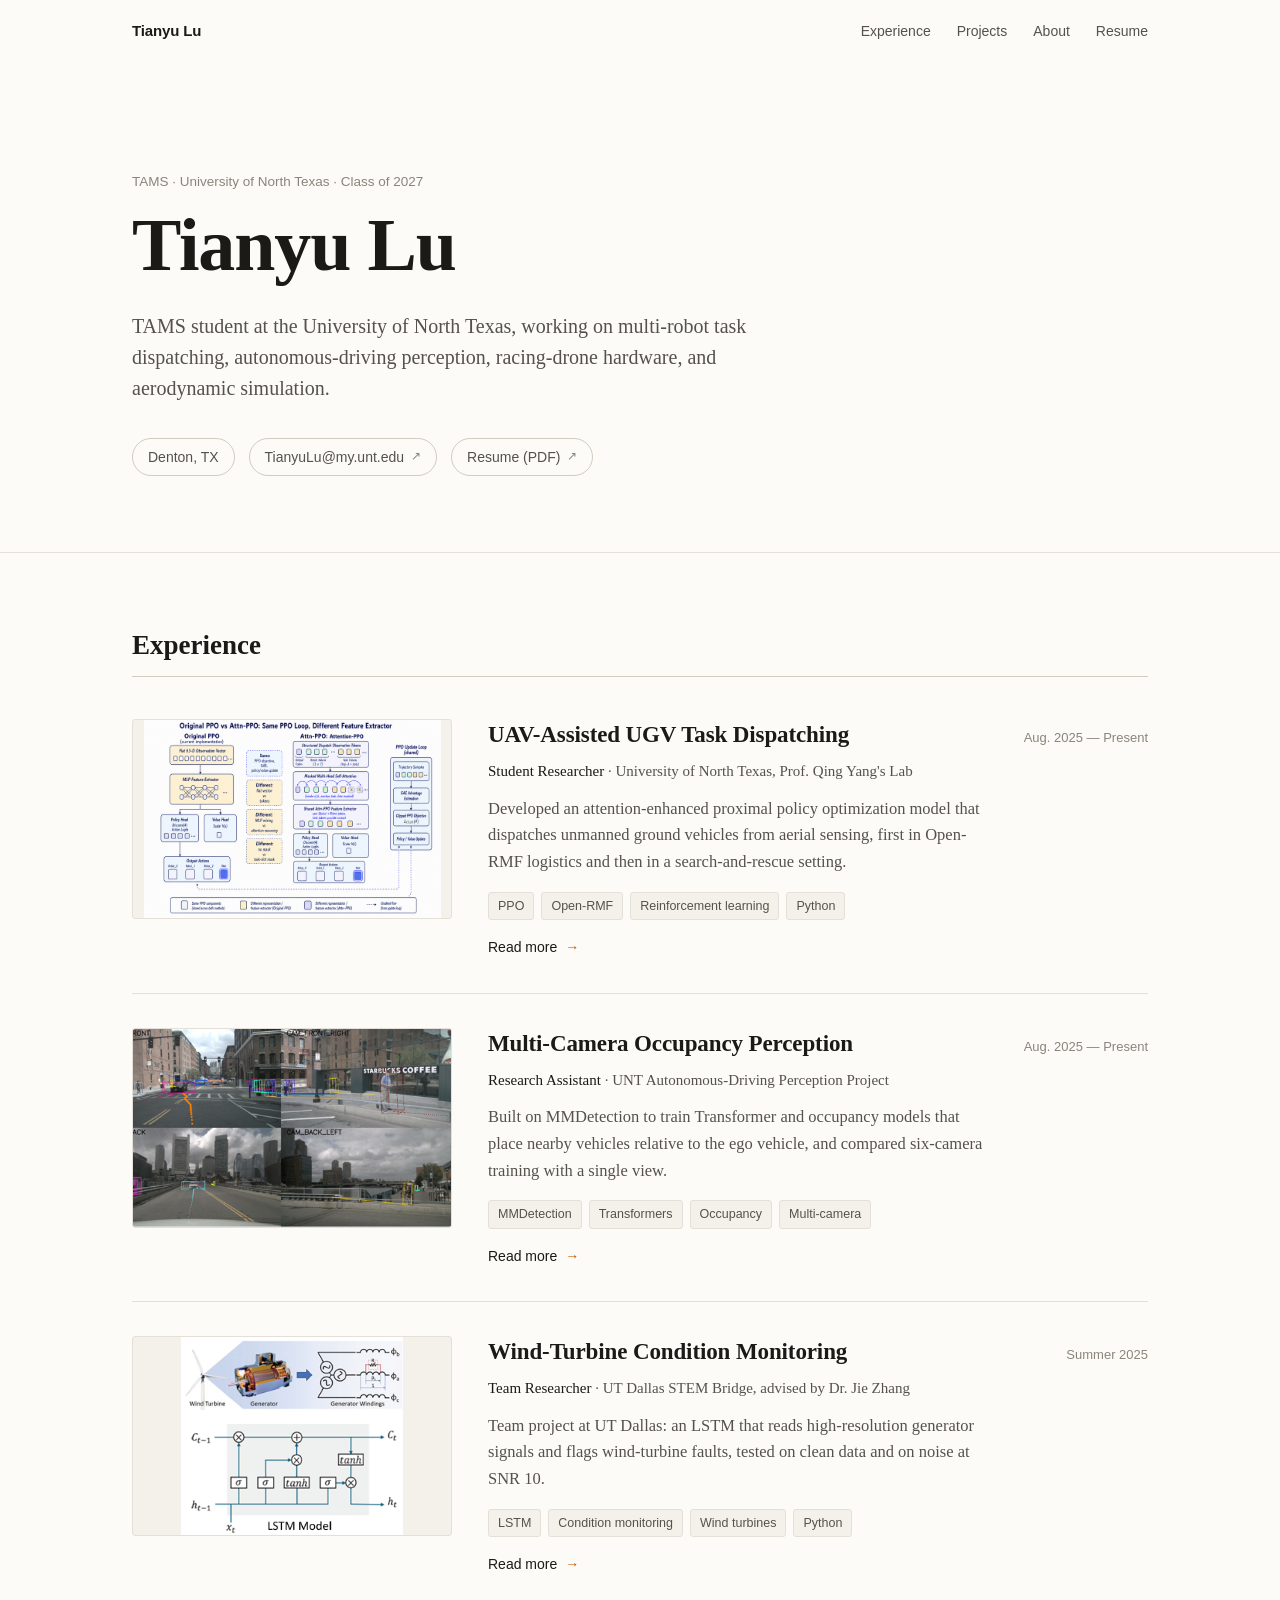
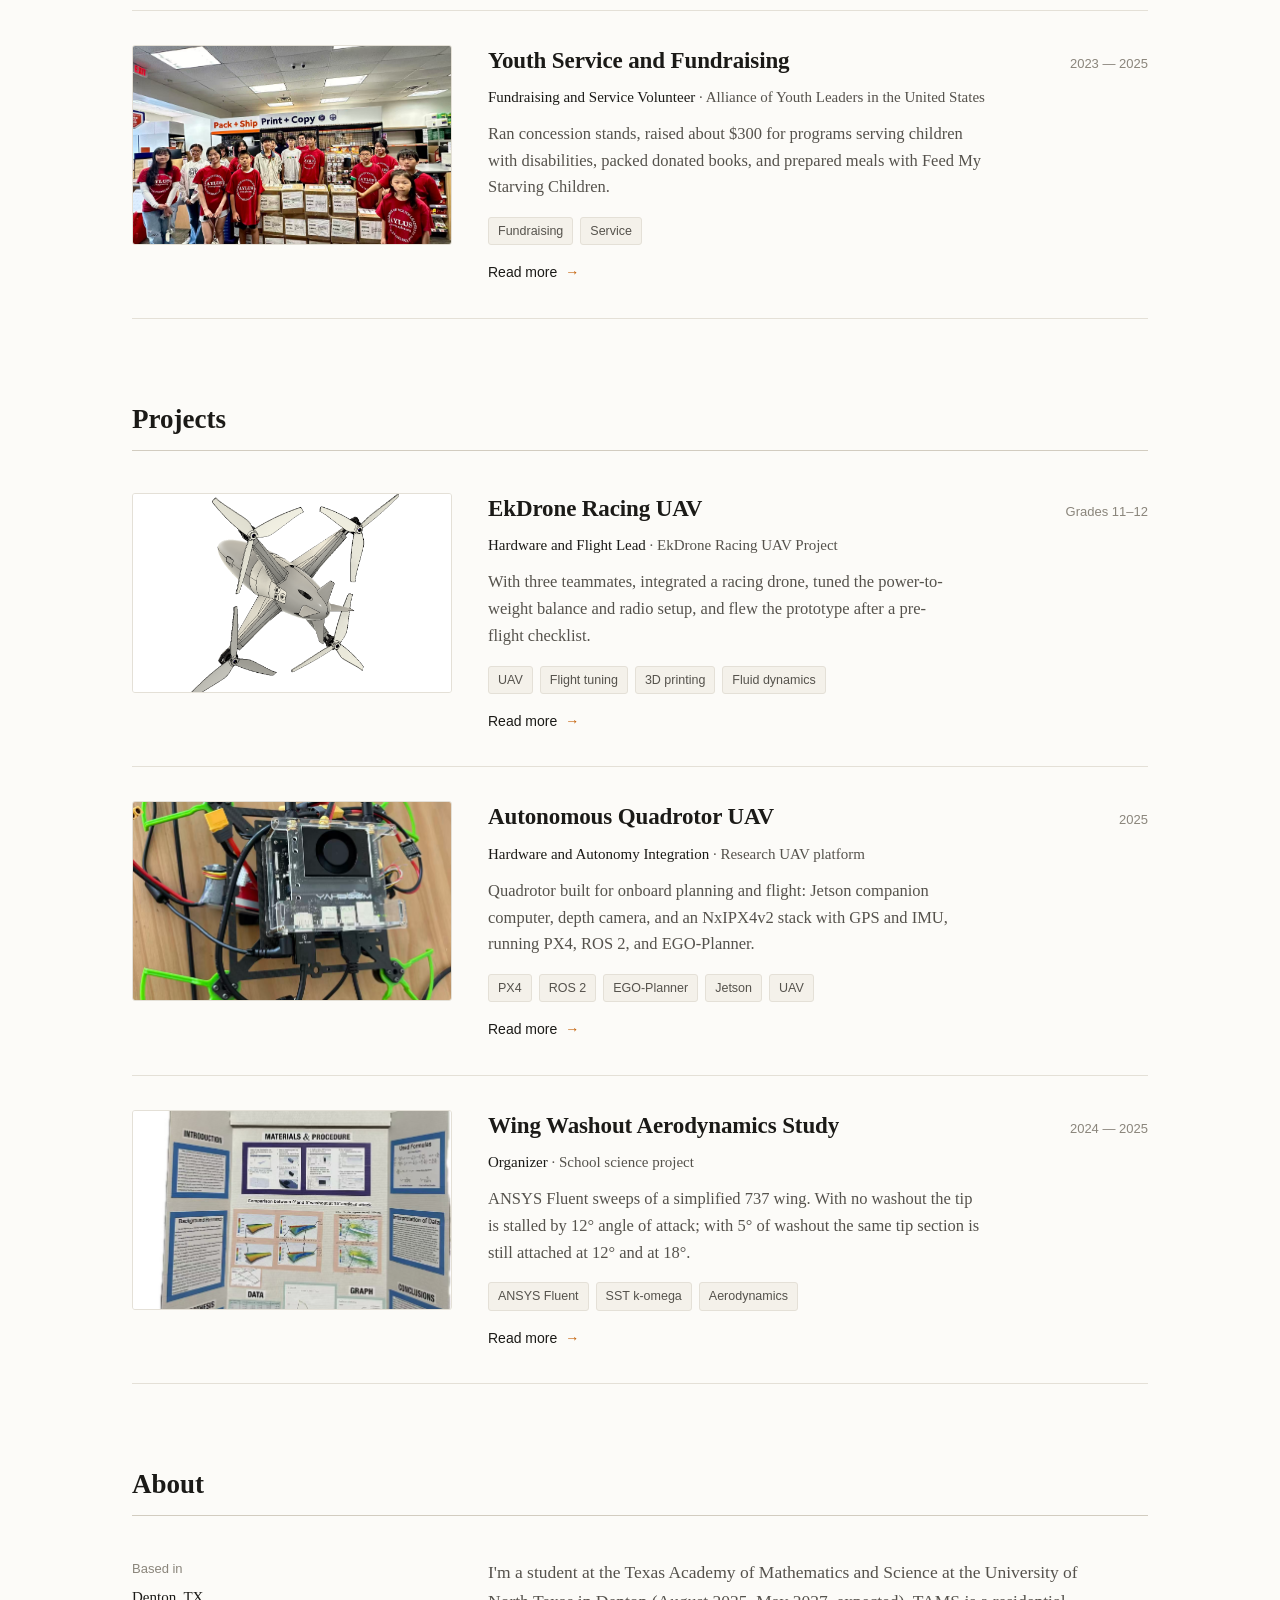
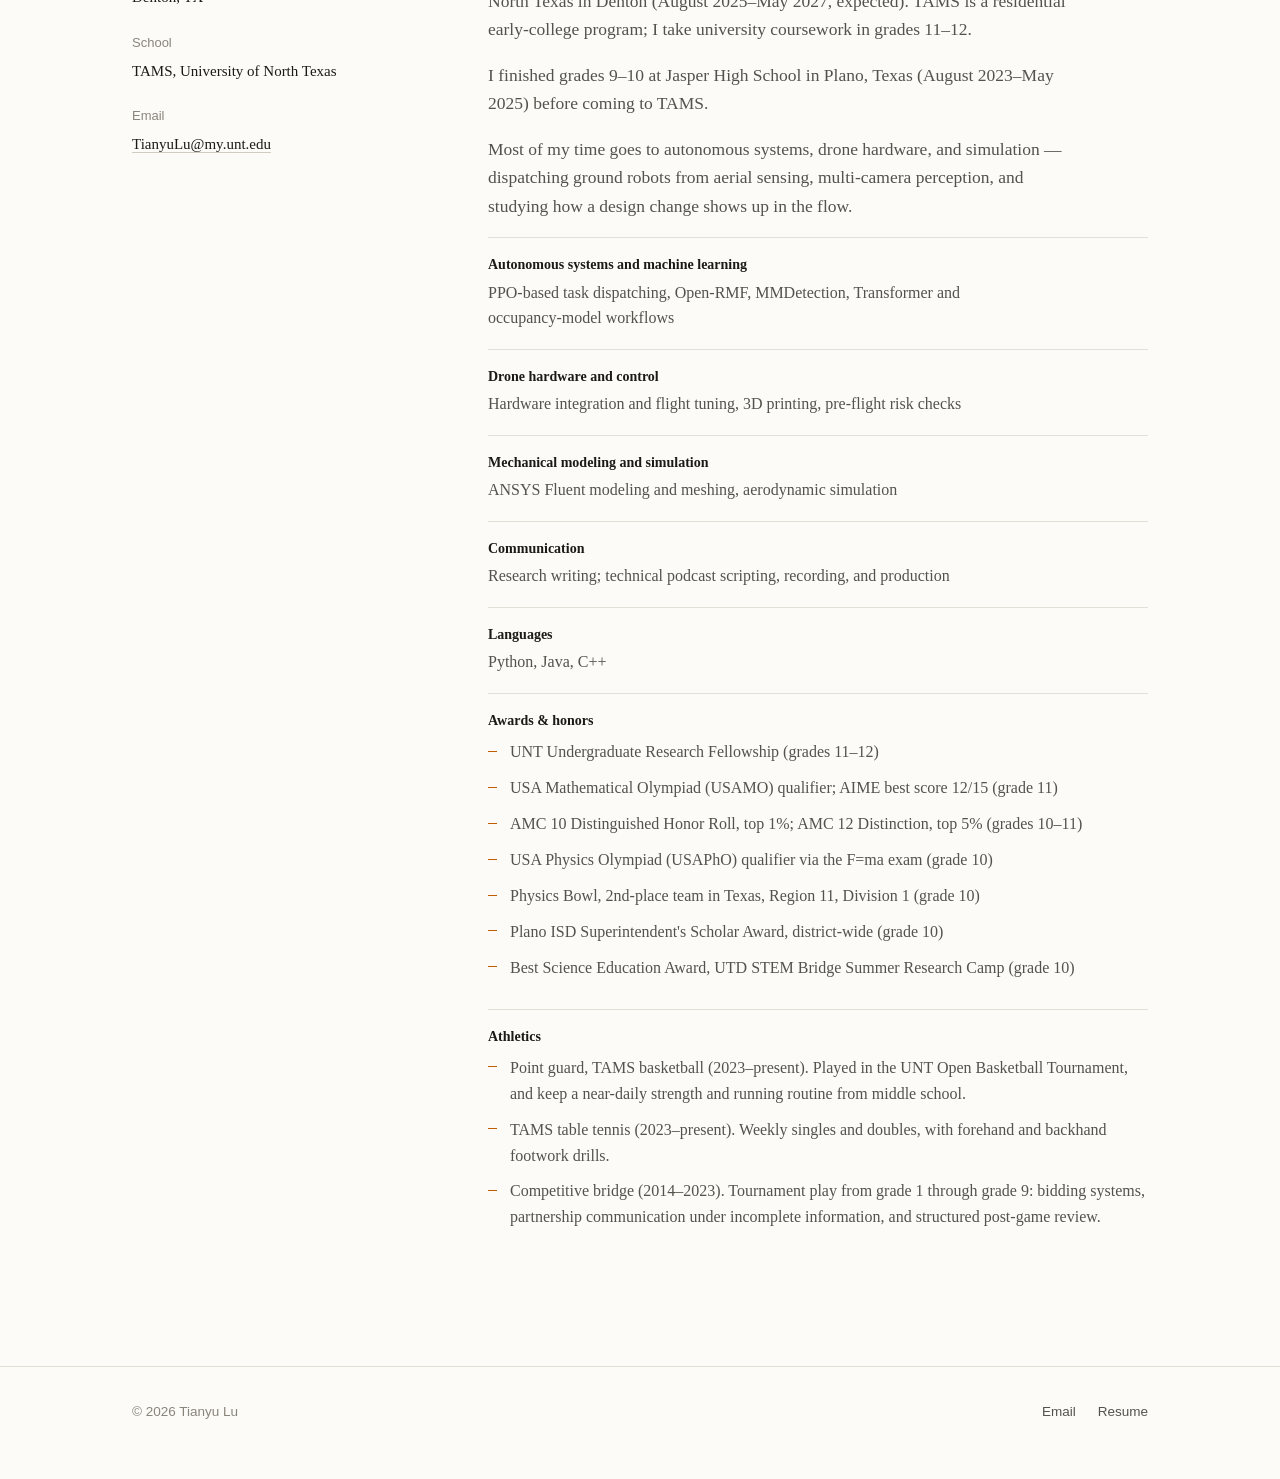
==== commit 1b1c606b: "Add files via upload" ====
--- a/index.html
+++ b/index.html
@@ -75,7 +75,7 @@
       </div>
     </footer>
 
-    <script src="assets/js/data.js"></script>
+    <script src="assets/js/data.js?v=2026100301"></script>
     <script src="assets/js/common.js"></script>
     <script src="assets/js/main.js"></script>
   </body>
--- a/assets/css/style.css
+++ b/assets/css/style.css
@@ -1,5 +1,5 @@
 /* ============================================================
-   Thomas Zhang — personal site
+   Tianyu Lu — personal site
    Warm paper white, hairline rules, no gradients.
 
    Type: a serif for anything you read (prose, titles), the system
@@ -484,6 +484,30 @@
   margin: 0;
 }
 
+.skill-block ul {
+  margin: 10px 0 0;
+  padding: 0;
+  list-style: none;
+}
+
+.skill-block li {
+  position: relative;
+  padding-left: 22px;
+  margin-bottom: 10px;
+  color: var(--ink-soft);
+  font-size: 16px;
+}
+
+.skill-block li::before {
+  content: "";
+  position: absolute;
+  left: 0;
+  top: 0.72em;
+  width: 9px;
+  height: 1px;
+  background: var(--accent);
+}
+
 @media (max-width: 820px) {
   .about-grid {
     grid-template-columns: 1fr;
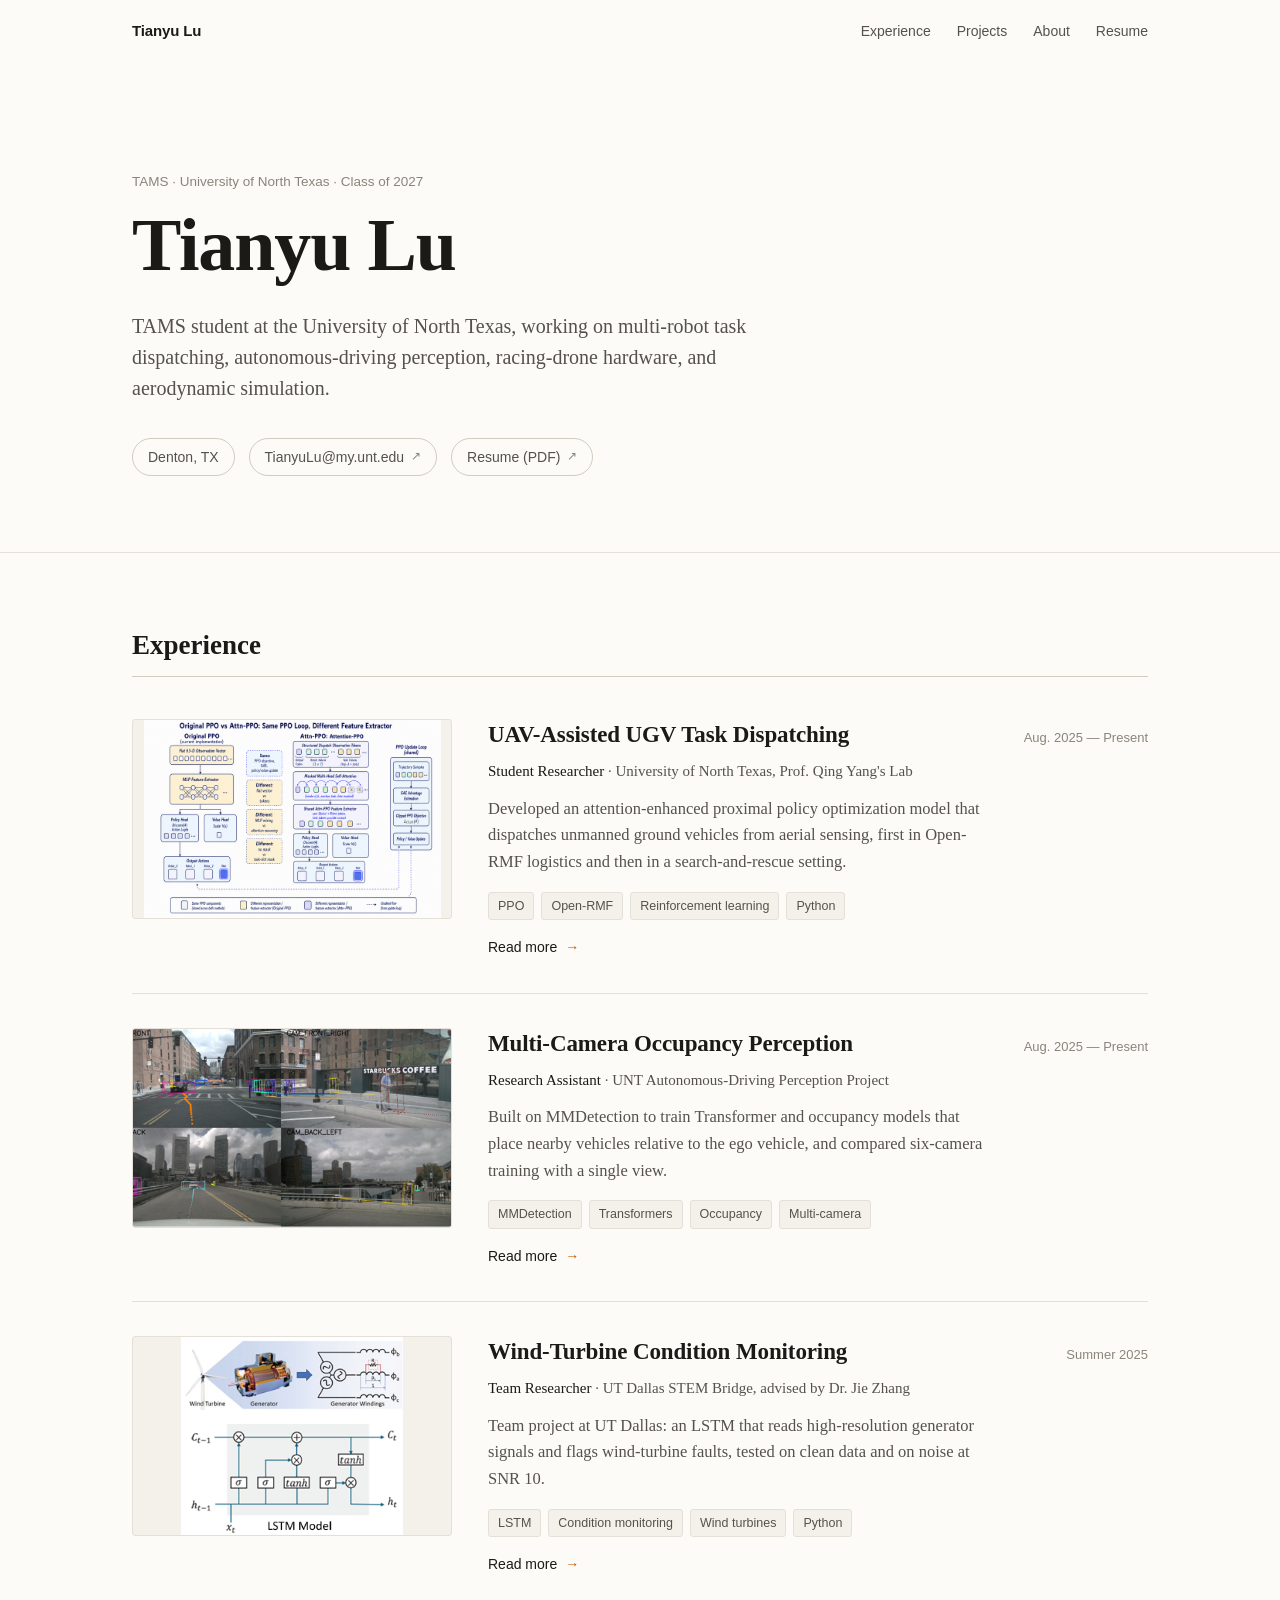
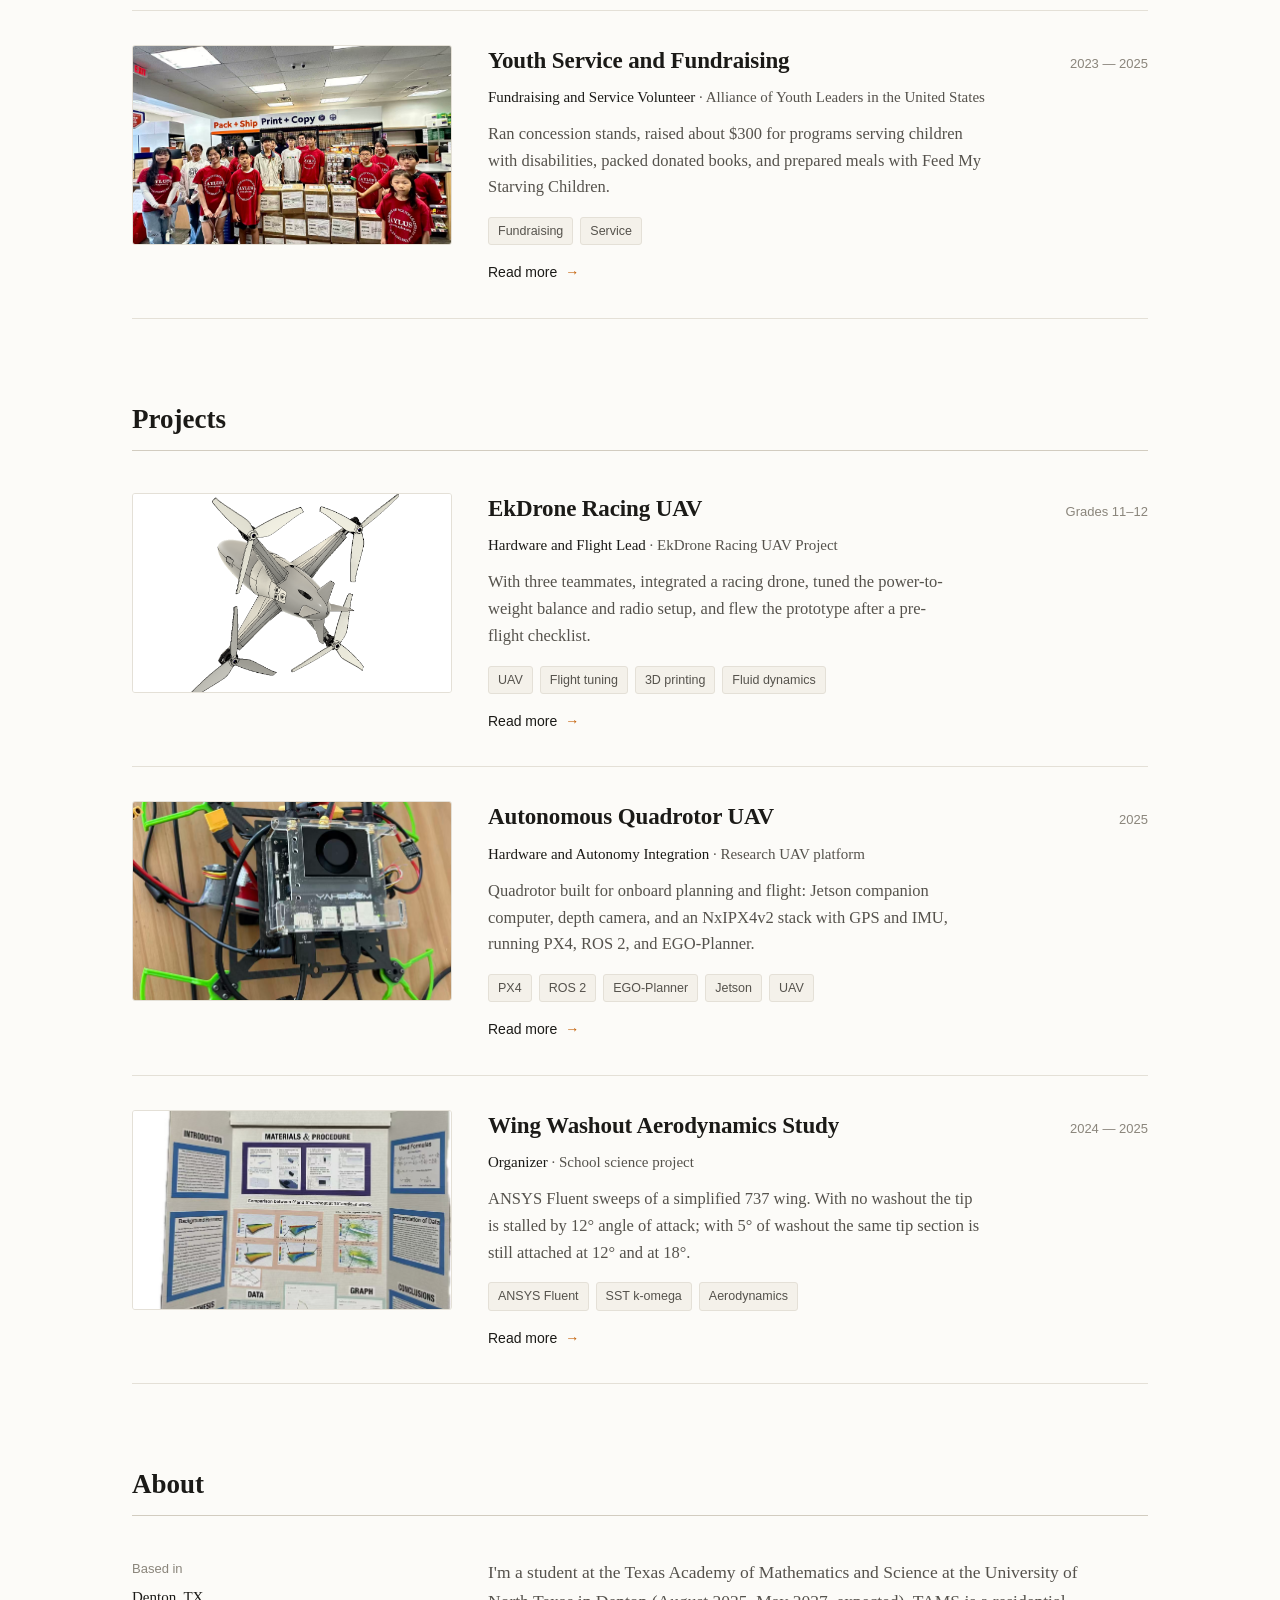
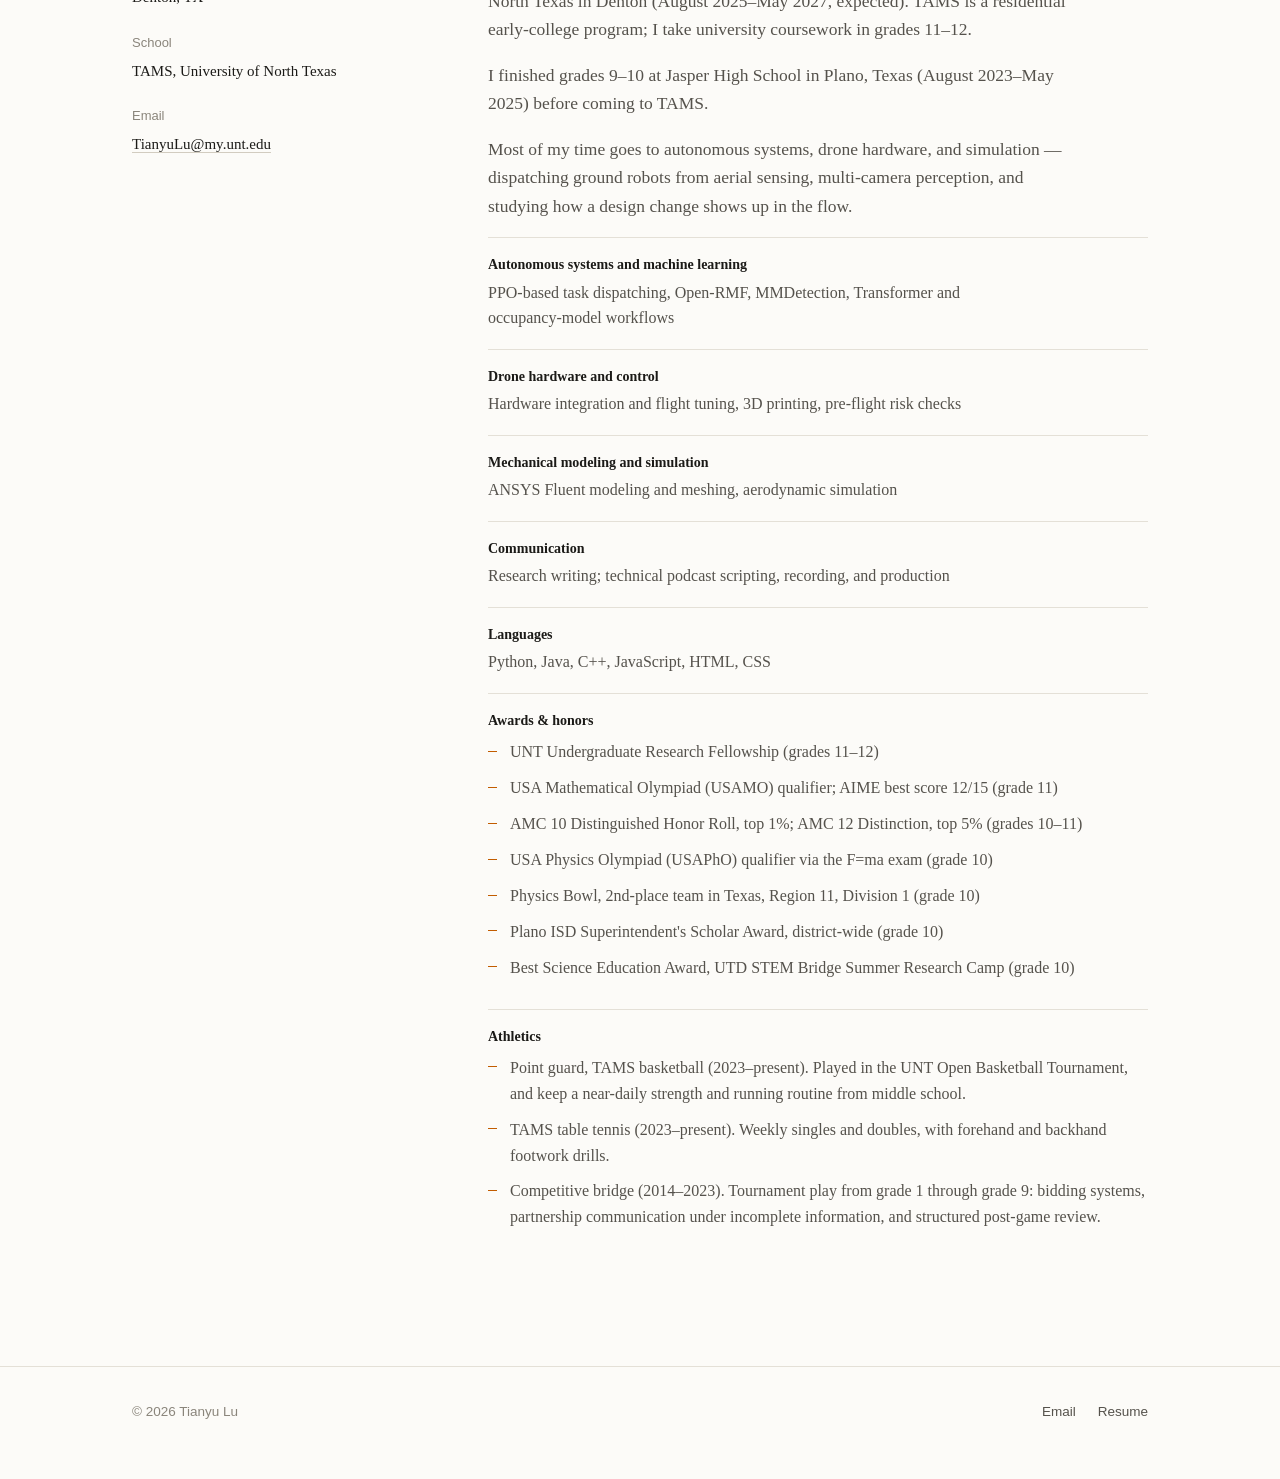
==== commit 01d344c8: "Add files via upload" ====
--- a/index.html
+++ b/index.html
@@ -75,7 +75,7 @@
       </div>
     </footer>
 
-    <script src="assets/js/data.js?v=2026100301"></script>
+    <script src="assets/js/data.js?v=2026100302"></script>
     <script src="assets/js/common.js"></script>
     <script src="assets/js/main.js"></script>
   </body>
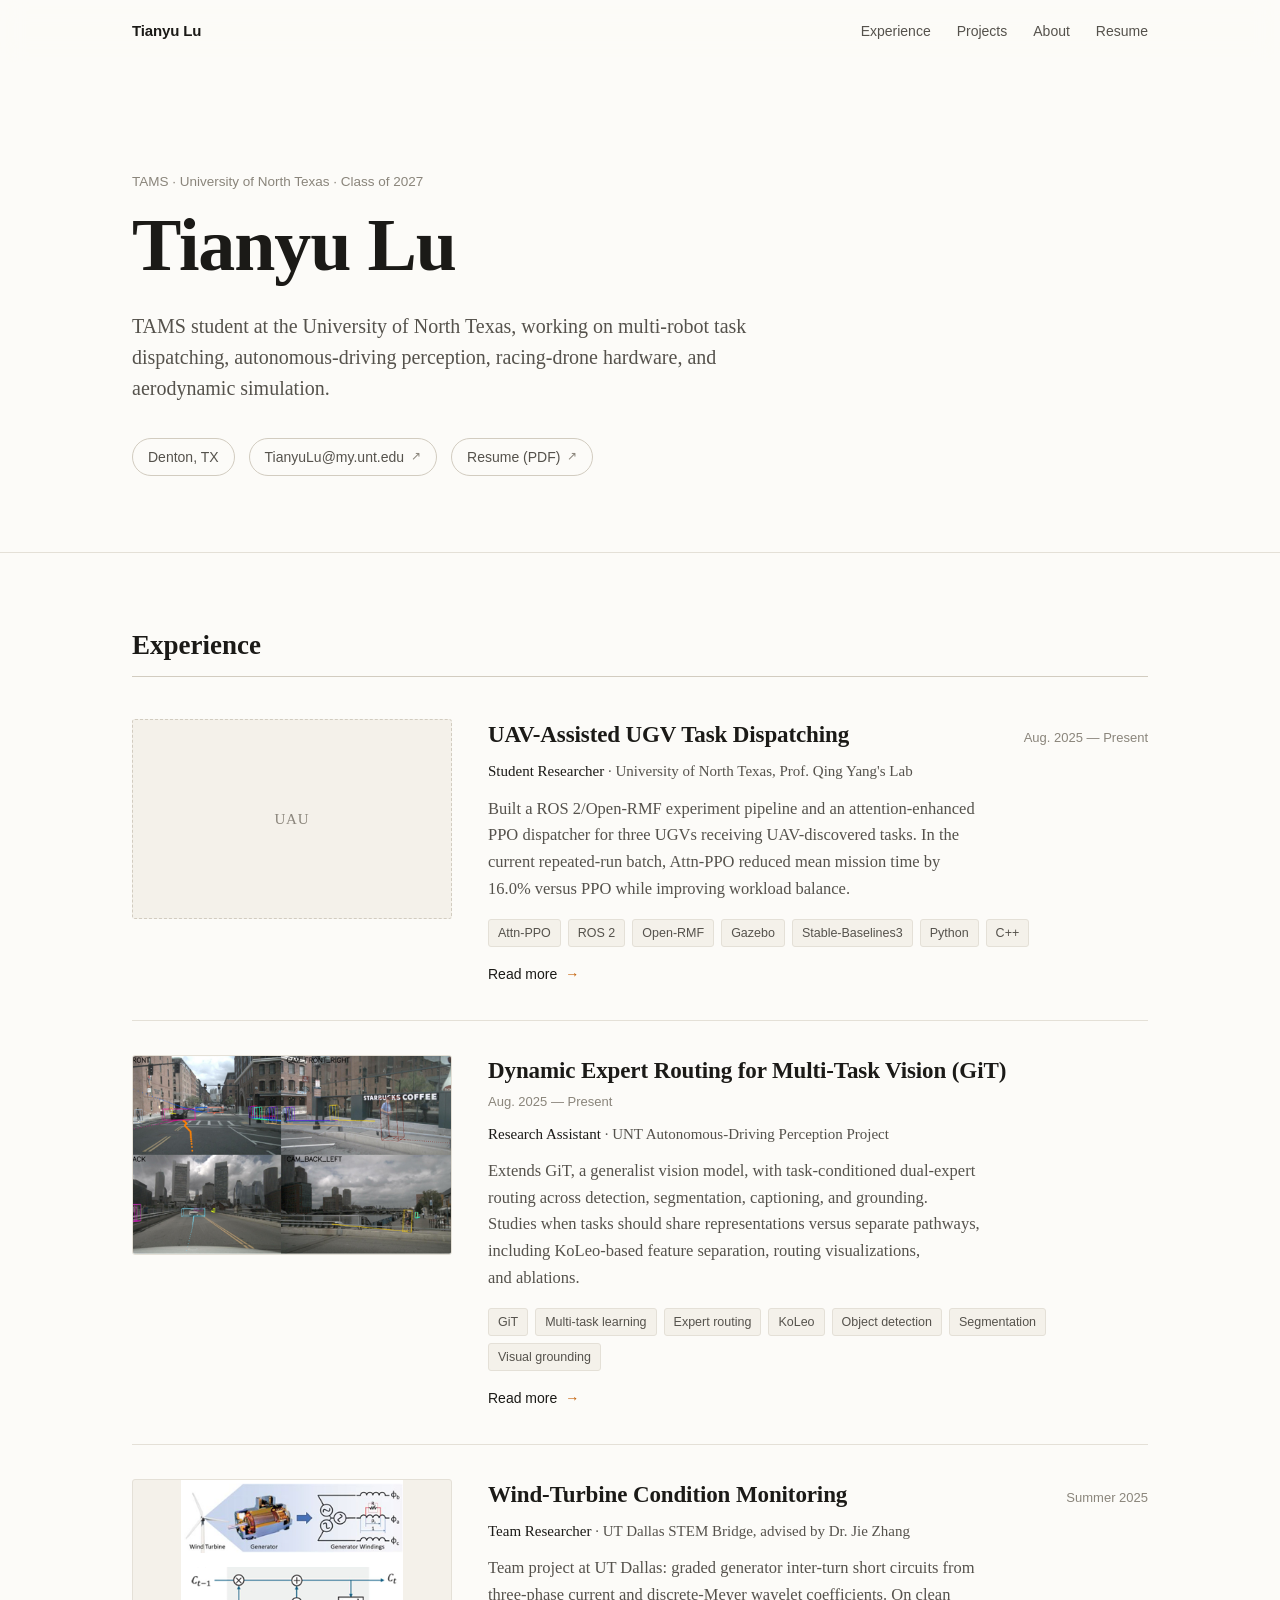
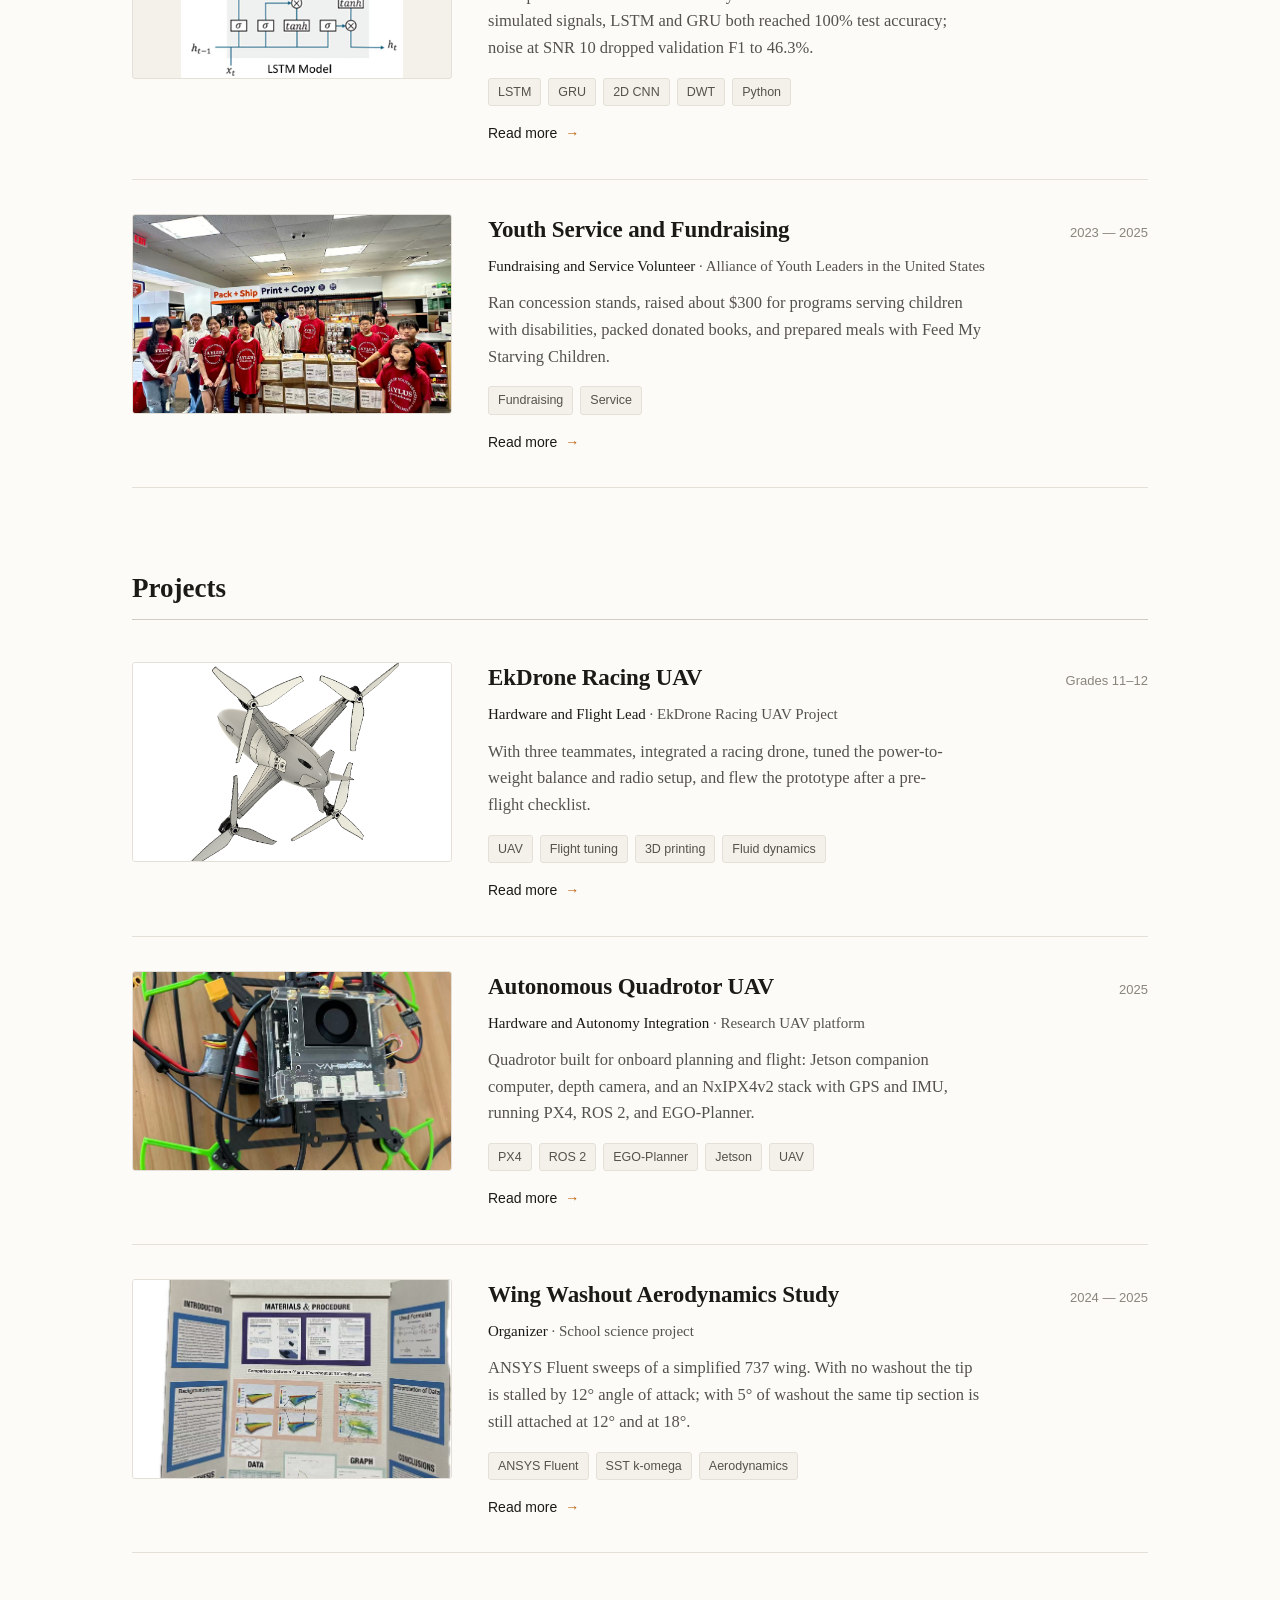
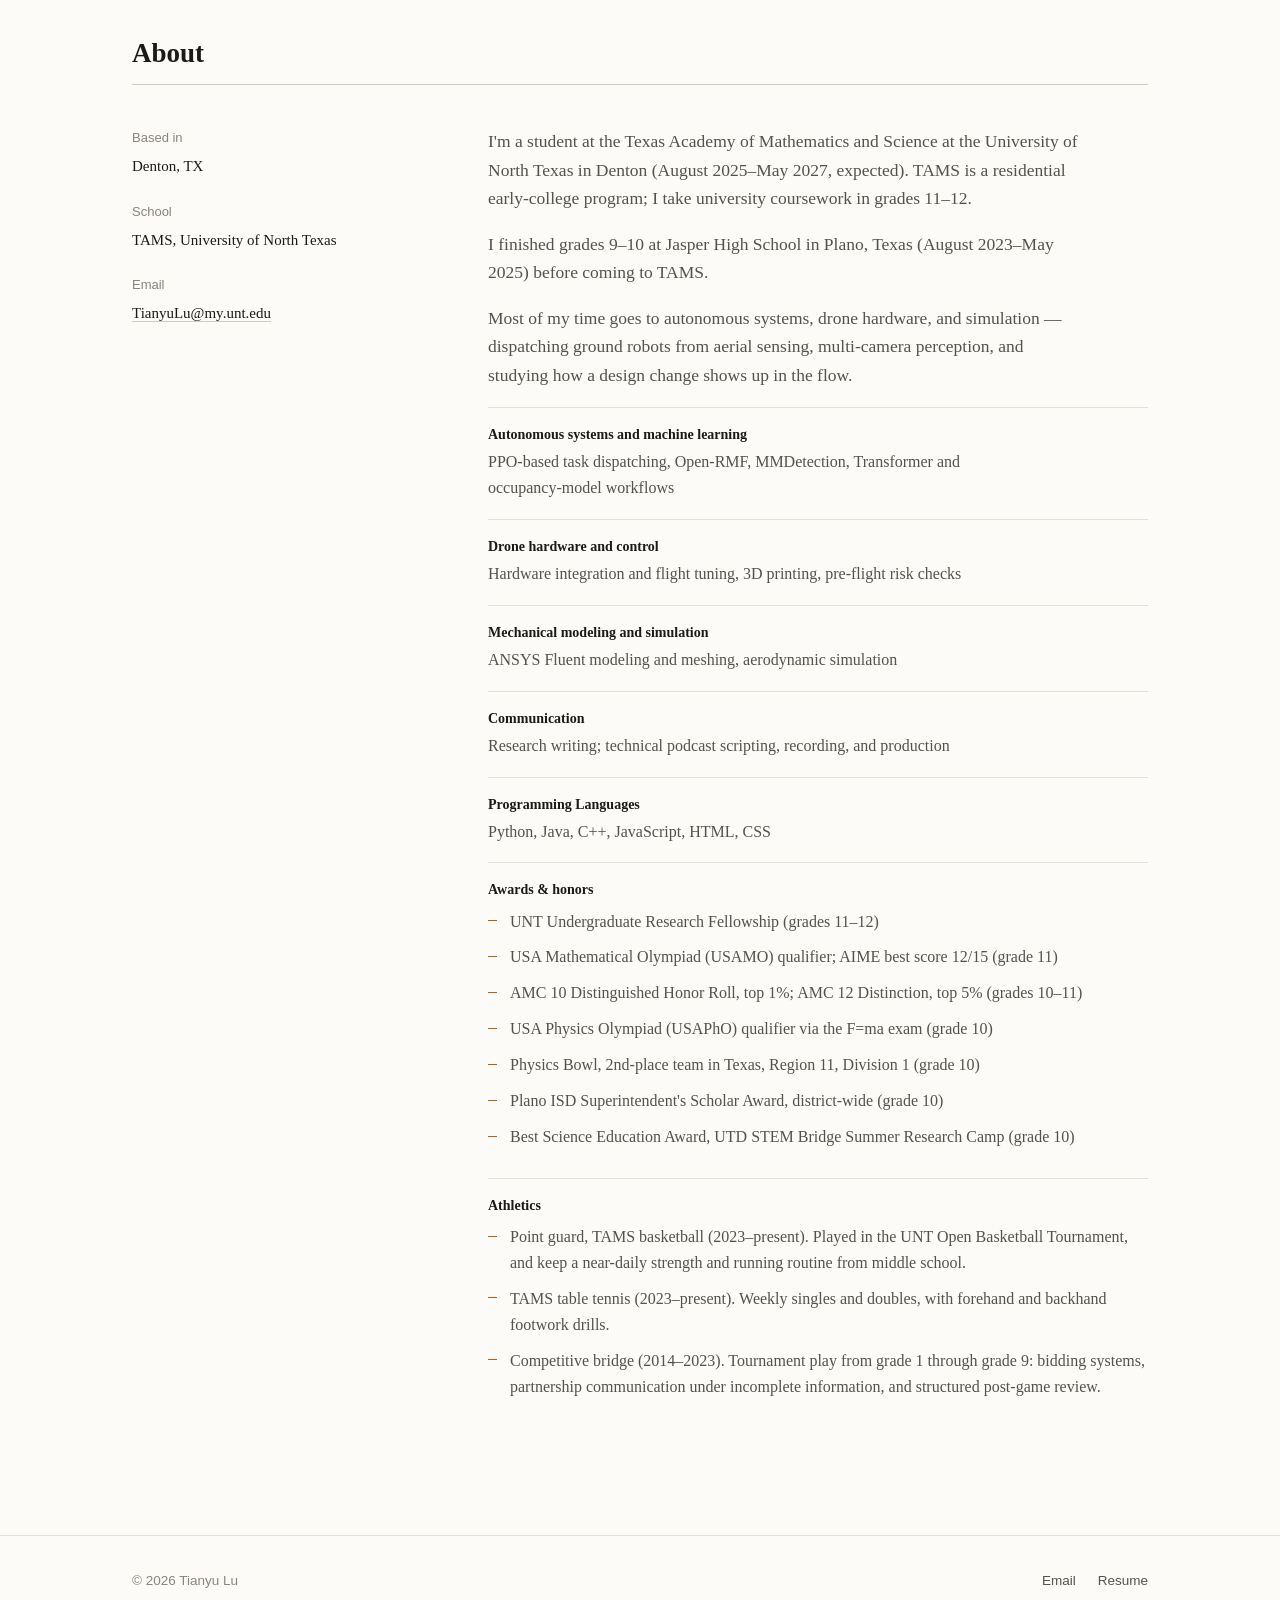
==== commit d4740d57: "Add files via upload" ====
--- a/index.html
+++ b/index.html
@@ -75,7 +75,7 @@
       </div>
     </footer>
 
-    <script src="assets/js/data.js?v=2026100302"></script>
+    <script src="assets/js/data.js?v=2026100402"></script>
     <script src="assets/js/common.js"></script>
     <script src="assets/js/main.js"></script>
   </body>
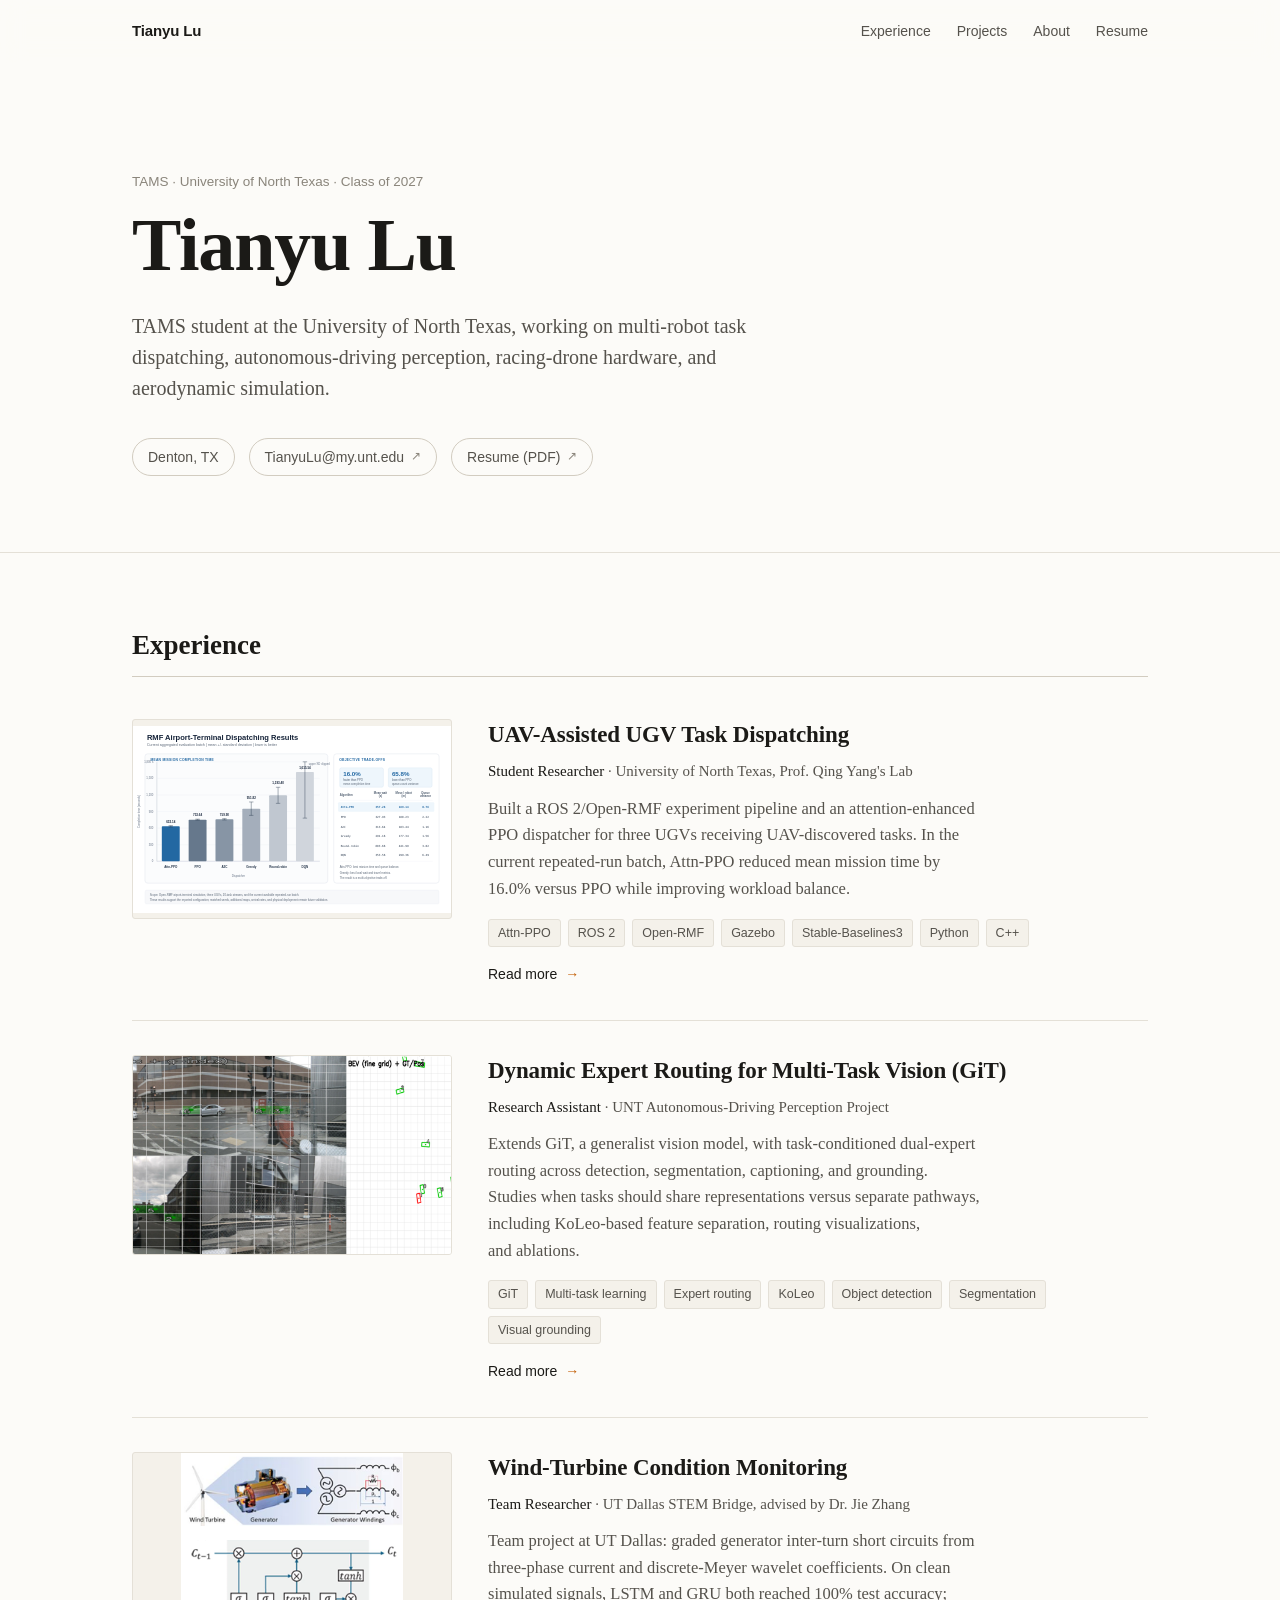
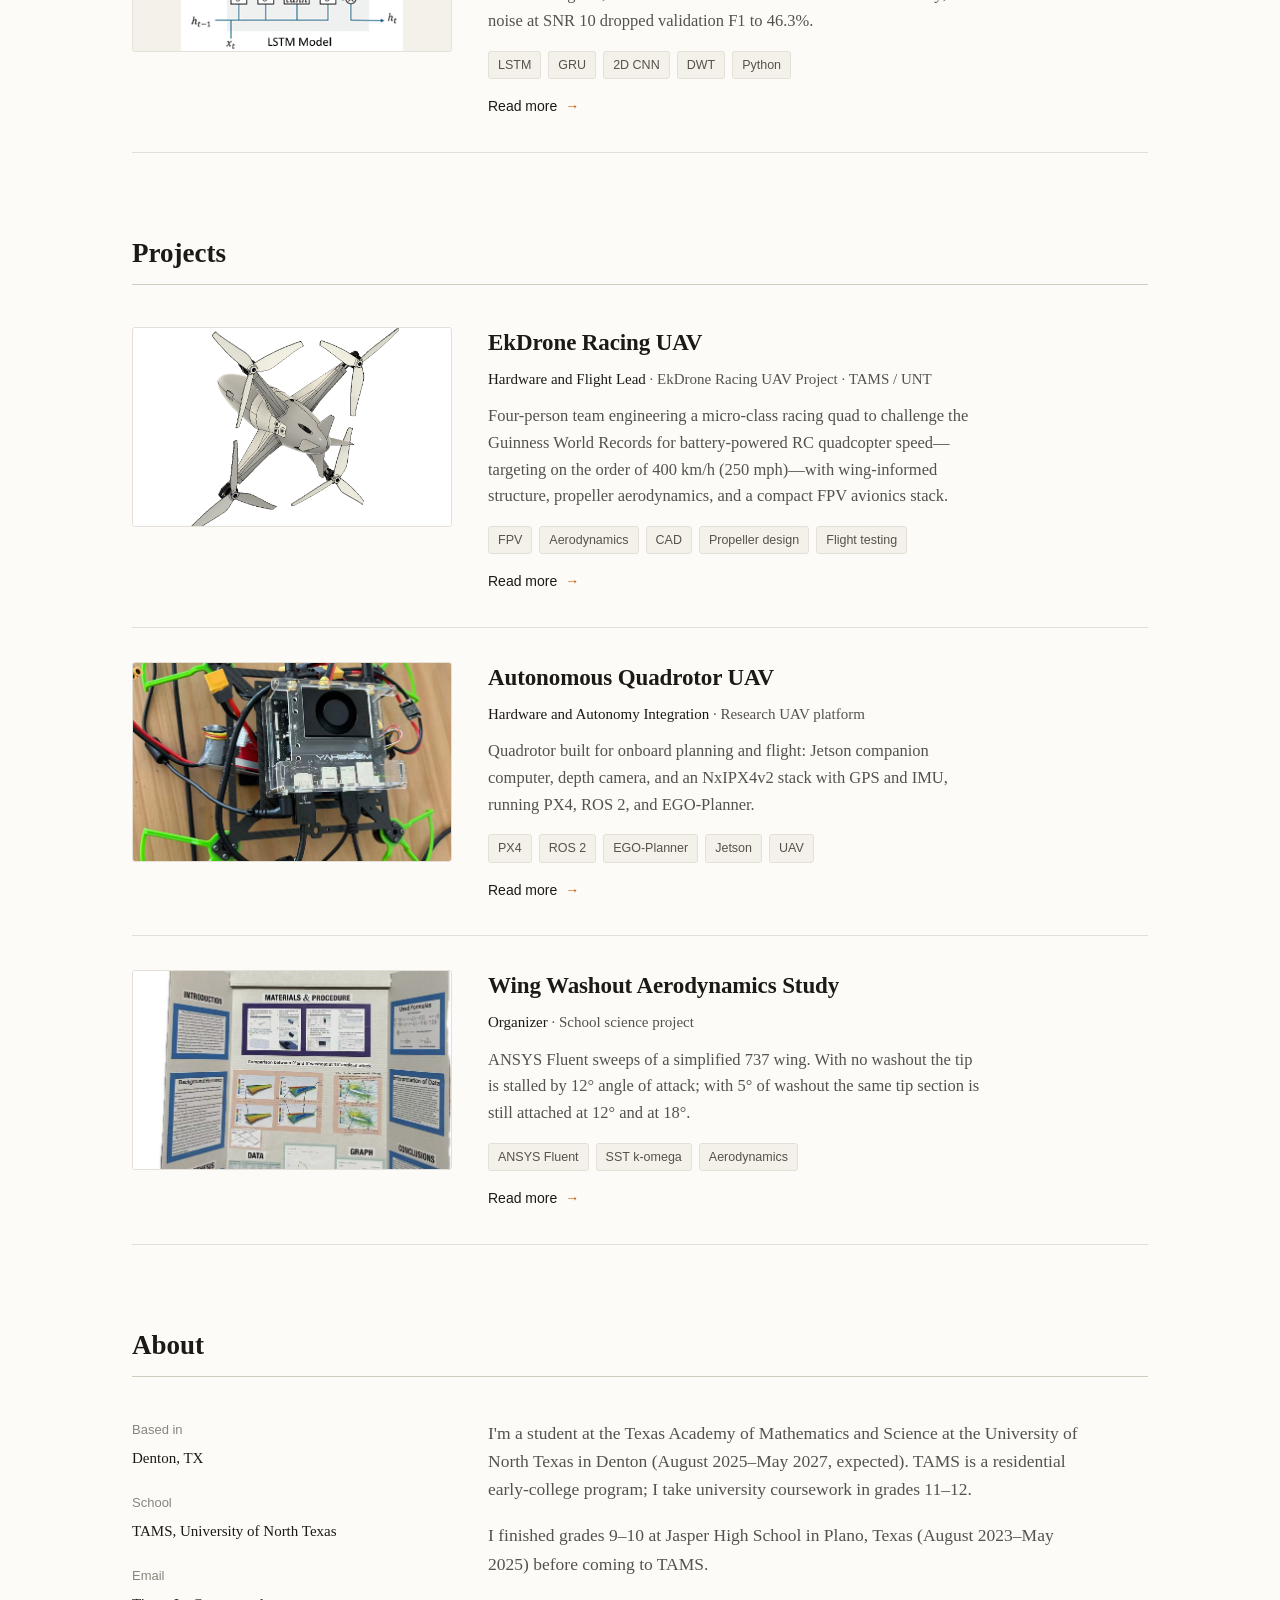
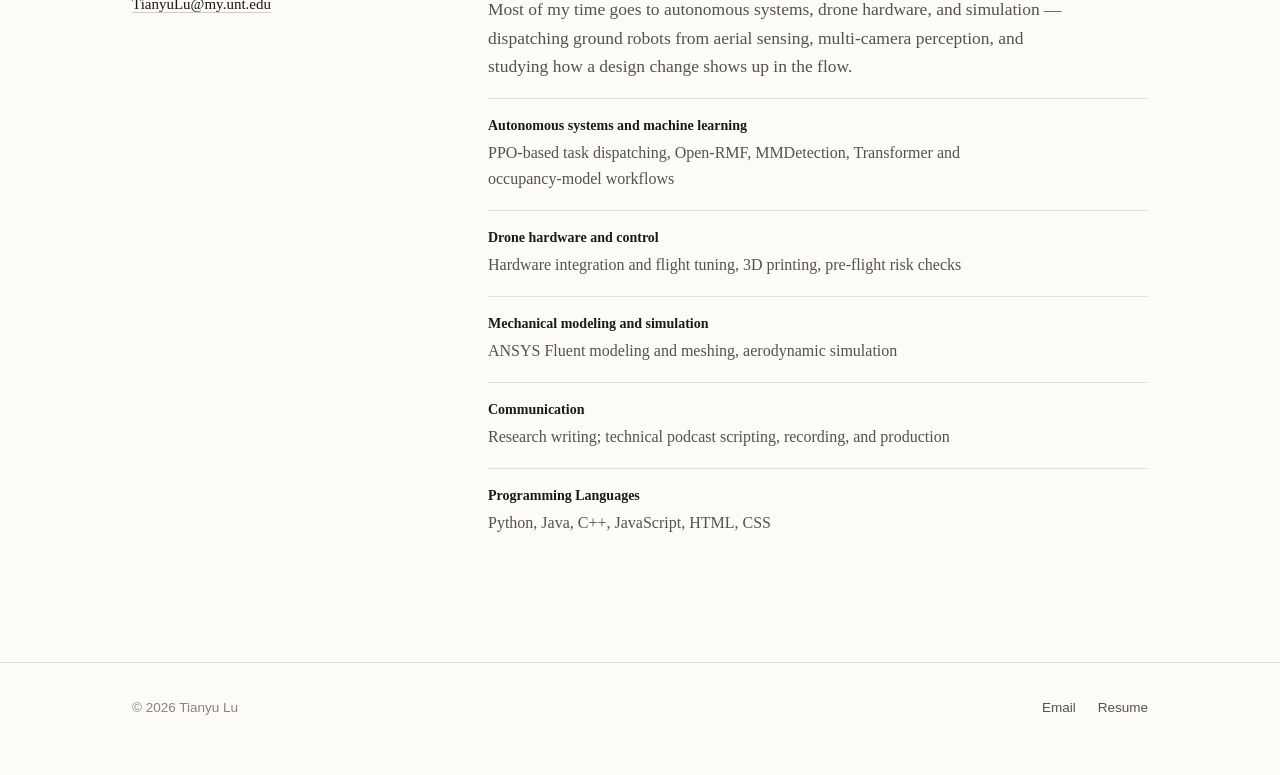
==== commit a288e2cc: "Add files via upload" ====
--- a/index.html
+++ b/index.html
@@ -75,7 +75,7 @@
       </div>
     </footer>
 
-    <script src="assets/js/data.js?v=2026100402"></script>
+    <script src="assets/js/data.js?v=2026101001"></script>
     <script src="assets/js/common.js"></script>
     <script src="assets/js/main.js"></script>
   </body>
